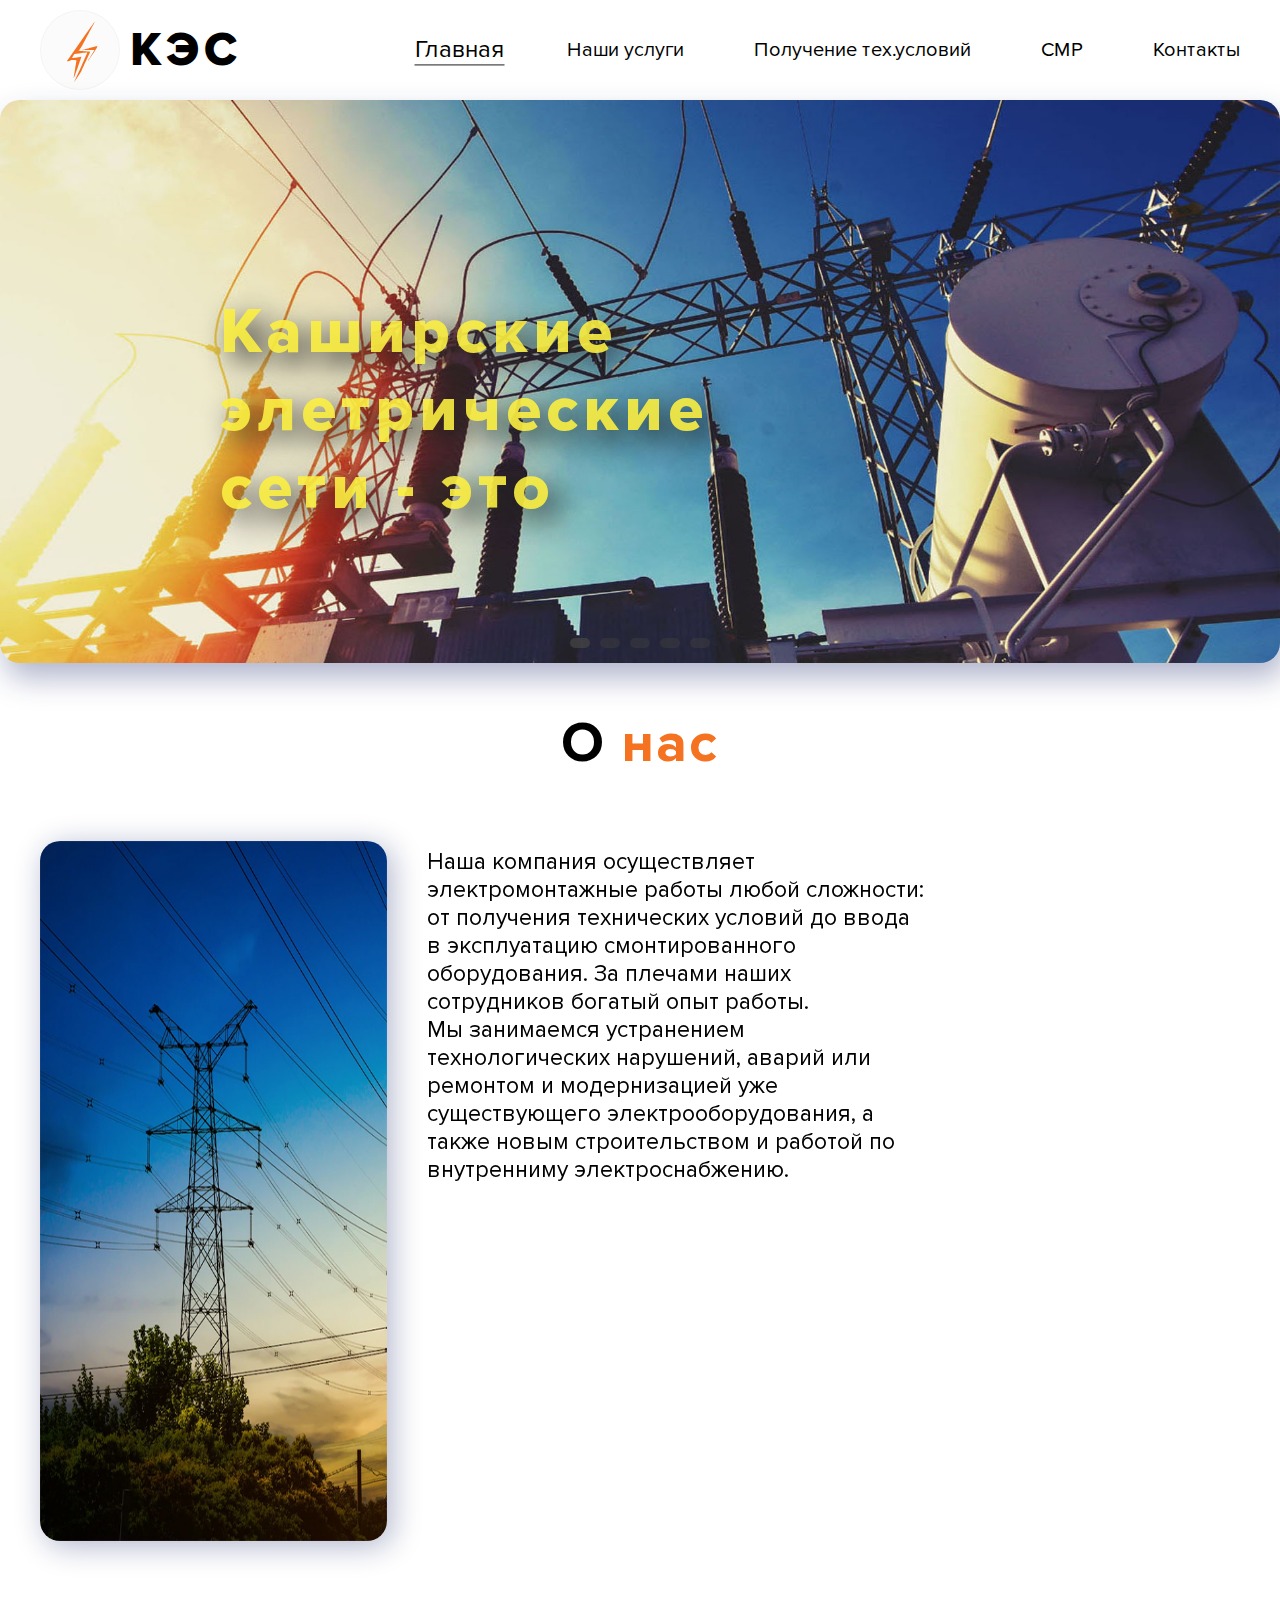
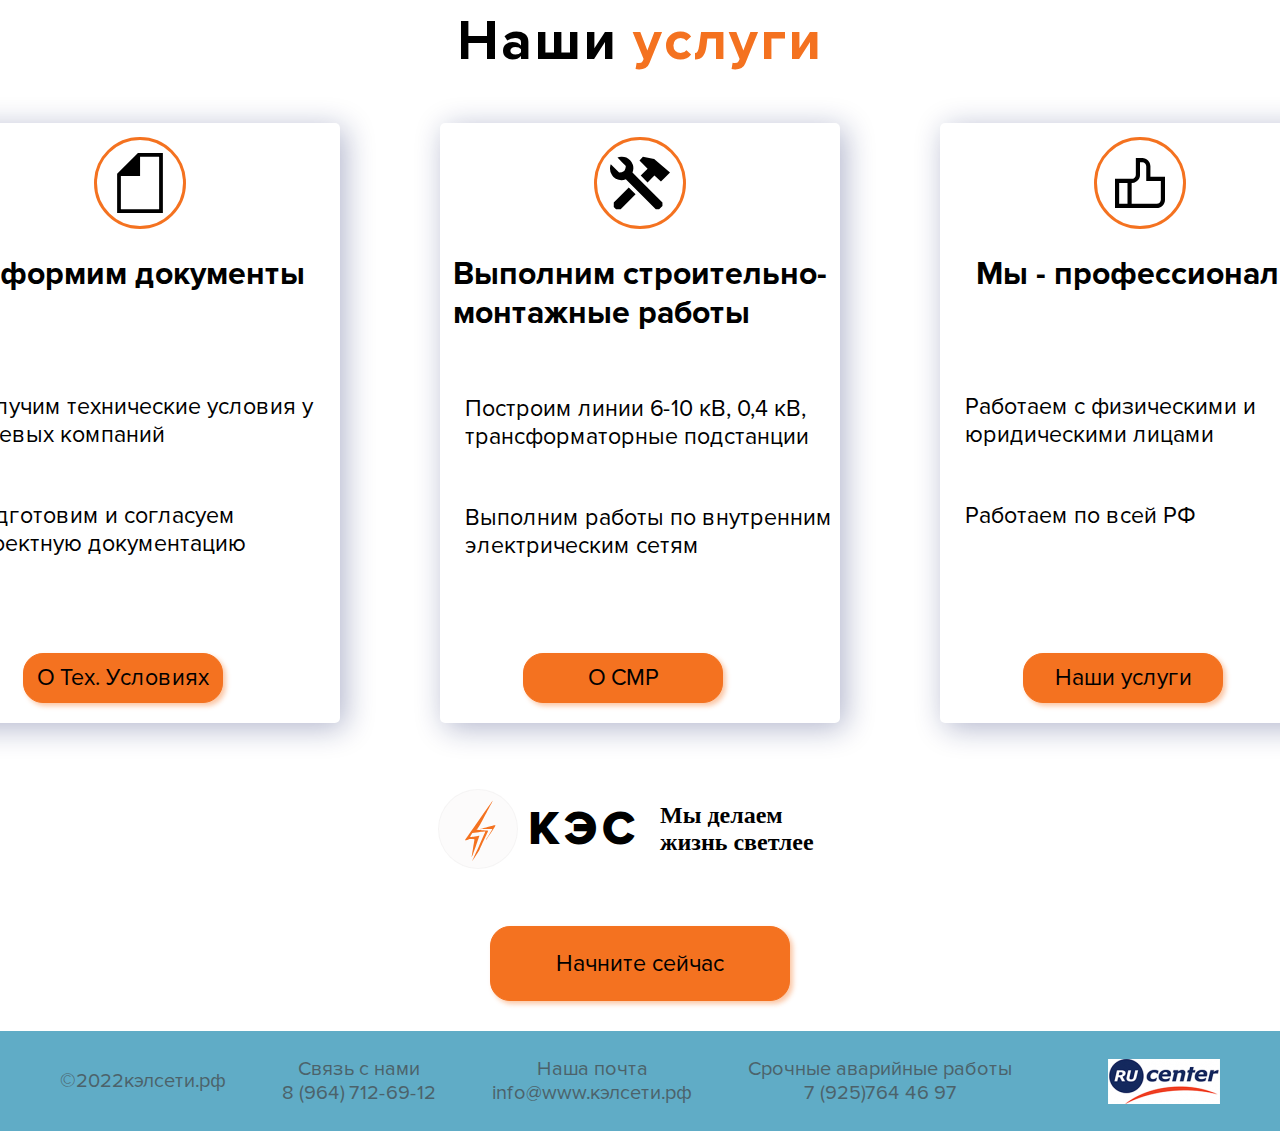
==== main.html @ 3be7788e "закончил главную и наши услуги, присутпил к тех.условиям" ====
<!DOCTYPE html>
<html lang="ru">
<head>
    <!-- normalize.css -->
    <link rel="stylesheet" href="/css/normalize.css">
    <!-- style.css -->
    <link rel="stylesheet" href="/css/style.css">
    <!-- slick.css -->
    <link rel="stylesheet" href="/slick/slick.css">
    <!-- slick-theme.css -->
    <link rel="stylesheet" href="/slick/slick-theme.css">
    <meta charset="UTF-8">
    <meta http-equiv="X-UA-Compatible" content="IE=edge">
    <meta name="viewport" content="width=device-width, initial-scale=1.0">
    <title>КЭС-Главная</title>
</head>
<body>
    <header class="header">
        <div class="container">    
            <div class="header__row">                
                    <a href="/main.html" class="logo">
                        <svg version="1.0" xmlns="http://www.w3.org/2000/svg"
                            width="80px" height="80px" viewBox="0 0 161.000000 164.000000">
                            <g transform="translate(0.000000,164.000000) scale(0.100000,-0.100000)"
                                fill="currentColor" stroke="none">
                                <path d="M822 1005 c-161 -228 -292 -417 -292 -420 0 -9 63 5 74 16 16 15 126
                                11 126 -4 0 -7 -14 -91 -30 -186 -17 -95 -29 -178 -28 -183 2 -4 40 94 84 219
                                44 126 80 229 80 229 -1 1 -45 -6 -98 -16 -109 -19 -114 -17 -75 41 l23 34
                                134 17 c74 10 136 15 139 13 2 -3 -59 -140 -135 -306 -76 -166 -141 -307 -142
                                -313 -2 -6 33 44 77 112 45 68 81 127 81 131 0 5 41 94 90 199 50 105 90 194
                                90 197 0 3 -30 6 -67 6 -73 1 -211 15 -177 17 16 2 45 47 134 215 62 116 135
                                254 162 305 28 50 48 92 45 92 -2 0 -135 -187 -295 -415z"/>
                                <path d="M1005 860 c-77 -22 -147 -41 -155 -43 -8 -2 48 -1 124 1 117 4 138 3
                                130 -9 -4 -8 -33 -54 -64 -104 -70 -113 -76 -123 -63 -110 10 10 127 183 177
                                263 33 52 36 52 -149 2z"/>
                            </g>
                        </svg>       
                        <span class="logo__link">КЭС</span>  
                                      
                    </a>                                   
                <nav class="header__menu">                
                    <ul class="menu__items">
                        <li class="menu__item">
                            <a href="/main.html" class="menu__link subtitle active-page">Главная</a>
                        </li>                       
                        <li class="menu__item">
                            <a href="/our-services.html" class="menu__link subtitle hover-link">Наши услуги</a>
                        </li>
                        <li class="menu__item">
                            <a href="/technical-conditions.html" class="menu__link subtitle hover-link ">Получение тех.условий</a>
                        </li>
                        <li class="menu__item">
                            <a href="/CIW.html" class="menu__link subtitle hover-link">СМР</a>
                        </li>
                        <li class="menu__item">
                            <a href="/contacts.html" class="menu__link subtitle hover-link">Контакты</a>
                        </li>
                    </ul>
                </nav>
                <!-- /header__menu -->
            </div>          
        </div>  
         <!-- /container -->
    </header>
    <!-- /header -->
    <main class="main">
        <section class="main-slider">
            <div class="container">
                <div class="slider">                    
                        <div class="slide">
                            <img src="/assets/img/main/Slider/Slider1.jpg" alt="">
                            <h1 class="slider__h1 h1">Каширские <br> элетрические <br> сети - это</h1>
                        </div> 
                        <div class="slide">
                            <img src="/assets/img/main/Slider/Slider2.jpg" alt="">
                            <h2 class="slider__link h2">Индивидуальный подход <br> к клиентам</h2>
                        </div>
                        <div class="slide">
                            <img src="/assets/img/main/Slider/Slider1.jpg" alt="">
                            <h2 class="slider__link h2">Ответственные и <br> квалифицированные сотрудники</h2>
                        </div>
                        <div class="slide">
                            <img src="/assets/img/main/Slider/Slider2.jpg" alt="">
                            <h2 class="slider__link h2">Качественная работа</h2>
                        </div>
                        <div class="slide">                            
                            <img src="/assets/img/main/Slider/Slider1.jpg" alt="">
                            <h2 class="slider__link h2">Оптимальные цены</h2>
                        </div>                            
                </div>
                <!-- /slider -->
            </div>
            <!-- /container -->
        </section>    
        <!-- /mani-slider -->
        <section class="about-us">
            <div class="container">
                <h2 class="about-us__head h2">
                    О <span class="service__link">нас</span>
                </h2>
                <div class="about-us__flex">
                    <div class="about-us__grid">
                        <figure class="about-us__img"><img src="/assets/img/main/About-us/WaltegTower.jpg" alt=""></figure>
                        <div class="about-us__txt">
                            <p class="about-us__link body1">Наша компания осуществляет электромонтажные работы любой сложности: от получения технических условий до ввода в эксплуатацию смонтированного оборудования. За плечами наших сотрудников богатый опыт работы. <br> Мы занимаемся устранением технологических нарушений, аварий или ремонтом и модернизацией уже существующего электрооборудования, а также новым строительством и работой по внутренниму электроснабжению.</p>
                        </div>                        
                    </div>
                    <!-- /about-us__grid -->
                </div>
                <!-- /about-us__flex -->
            </div>
            <!-- /container -->
        </section>
        <!-- /about-us -->
        <section class="what-we-do">
            <div class="container">
                <h2 class="our-services h2">Наши <span class="service__link">услуги</span> </h2>
                <div class="what-we-do__flex">
                    <div class="what-we-do__grid">
                        <article class="do-list-left">  
                            <div class="do-list__icon">
                                <svg 
                                width="60"
                                height="60"
                                viewBox="0 0 400 400.00001"
                                id="svg2"
                                version="1.1">                                
                               <g
                                  fill="currentColor"                                  
                                  id="layer1"
                                  transform="translate(0,-652.36216)">
                                 <path                                    
                                    d="m 47.500002,791.12976 0,261.23244 3.9941,0 21.005897,0 280.000001,0 0,-25 0,-375.00004 -166.0821,0 z m 152.917898,-113.7676 127.0821,0 0,350.00004 -255.000001,0 0,-222.23244 127.917901,0 z"
                                    id="documents">                                                                
                                 </path>
                               </g>
                             </svg>
                            </div>                         
                            <h3 class="do-list__head h3">Оформим документы</h3>
                            <p class="do-list__link body1">Получим технические условия у сетевых компаний</p>                        
                            <p class="do-list__link body1">Подготовим и согласуем проектную документацию</p>   
                            <a href="/technical-conditions.html" class="do-list__btn button body1">
                                О Тех. Условиях  
                            </a>                     
                        </article>
                        <article class="do-list-center">    
                            <div class="do-list__icon">                                
                            <svg fill="currentColor" height="800px" width="800px" id="Layer_1" data-name="Layer 1"
                                xmlns="http://www.w3.org/2000/svg" viewBox="0 0 16 16">
                                <path class="cls-1" d="M12.28592,11.7143,6.49472,5.92372a2.50375,2.50375,0,0,0,.16958-.7544,2.14905,2.14905,0,0,0-.09474-.81438,2.11972,2.11972,0,0,0-.54871-.90431,2.32771,2.32771,0,0,0-1.76079-.68447H4.21515a2.104,2.104,0,0,0-.71829.15488L4.59925,4.02518l.31921.31976.24445.24481a1.864,1.864,0,0,1-.21948.85435,1.04314,1.04314,0,0,1-.11475.14488,1.64822,1.64822,0,0,1-1.00259.33474L2.609,4.70468,2.16005,4.255a2.07386,2.07386,0,0,0-.13469.54457l-.015.10493a2.33671,2.33671,0,0,0,.38407,1.51882,2.50928,2.50928,0,0,0,.29431.35975A2.20549,2.20549,0,0,0,4.265,7.43257a2.45325,2.45325,0,0,0,.89789-.17485L9.95648,12.054l1.20212,1.19909H11.827l.66343-.6645v-.6695Zm-6.53561-2.806,1.3662,1.3662L4.12892,13.2621H3.20558l-.45037-.45038V11.8959ZM14,5.90569,12.19094,7.71475,10.89232,6.49869,9.5111,7.87992,8.1449,6.51372,9.51861,5.13249,7.89717,3.5111l.68312-.7732,2.252.45042Z"/>
                            </svg>
                            </div>                        
                            <h3 class="do-list__head h3">Выполним строительно- <br> монтажные работы</h3>
                            <p class="do-list__link body1">Построим линии 6-10 кВ, 0,4 кВ, трансформаторные подстанции</p>  
                            <p class="do-list__link body1">Выполним работы по внутренним электрическим сетям</p>  
                            <a href="/CIW.html" class="do-list__btn button body1">
                                О СМР
                            </a>  
                        </article>
                        <article class="do-list-right">     
                            <div class="do-list__icon">
                                <svg fill="currentColor" height="60px" width="50px" version="1.1" id="XMLID_242_" xmlns="http://www.w3.org/2000/svg" xmlns:xlink="http://www.w3.org/1999/xlink" 
	                                viewBox="0 0 24 24" xml:space="preserve">
                                    <g id="like">
                                    	<g>
                                    		<path d="M20,24H0V10h8c1.1,0,2-0.8,2-1.9V0h3.1C15.3,0,17,1.8,17,4v5h7v11C24,22.2,22.2,24,20,24z M8,22h12c1.1,0,2-0.9,2-2v-9h-7
                                    			V4c0-1.1-0.8-2-1.9-2H12v6.1c0,2.2-1.8,3.9-4,3.9V22z M2,22h4V12H2V22z"/>
                                    	</g>
                                    </g>
                                </svg>
                            </div>                      
                            <h3 class="do-list__head h3">Мы - профессионалы</h3>
                            <p class="do-list__link body1">Работаем с физическими и юридическими лицами</p>  
                            <p class="do-list__link body1">Работаем по всей РФ</p>  
                            <a href="/our-services.html" class="do-list__btn button body1">
                                Наши услуги
                            </a>  
                        </article>
                    </div>  
                      <!-- /what-we-do__grid -->
                </div>   
                <!-- /what-we-do__flex -->
            </div>    
               <!-- /container  -->
        </section> 
        <!-- /what-we-do -->
        <section class="we-bring-light">
            <div class="container">
                <div class="we-bring-light__flex">
                    <div class="we-bring-light__grid">
                        <div class="logo">
                            <svg version="1.0" xmlns="http://www.w3.org/2000/svg"
                                width="80px" height="80px" viewBox="0 0 161.000000 164.000000">
                                <g transform="translate(0.000000,164.000000) scale(0.100000,-0.100000)"
                                    fill="currentColor" stroke="none">
                                    <path d="M822 1005 c-161 -228 -292 -417 -292 -420 0 -9 63 5 74 16 16 15 126
                                    11 126 -4 0 -7 -14 -91 -30 -186 -17 -95 -29 -178 -28 -183 2 -4 40 94 84 219
                                    44 126 80 229 80 229 -1 1 -45 -6 -98 -16 -109 -19 -114 -17 -75 41 l23 34
                                    134 17 c74 10 136 15 139 13 2 -3 -59 -140 -135 -306 -76 -166 -141 -307 -142
                                    -313 -2 -6 33 44 77 112 45 68 81 127 81 131 0 5 41 94 90 199 50 105 90 194
                                    90 197 0 3 -30 6 -67 6 -73 1 -211 15 -177 17 16 2 45 47 134 215 62 116 135
                                    254 162 305 28 50 48 92 45 92 -2 0 -135 -187 -295 -415z"/>
                                    <path d="M1005 860 c-77 -22 -147 -41 -155 -43 -8 -2 48 -1 124 1 117 4 138 3
                                    130 -9 -4 -8 -33 -54 -64 -104 -70 -113 -76 -123 -63 -110 10 10 127 183 177
                                    263 33 52 36 52 -149 2z"/>
                                </g>
                            </svg>       
                            <span class="logo__link">КЭС</span>  
                        </div>
                        <div class="slogan">
                            <h2 class="body">Мы делаем <br> жизнь светлее</h2>
                        </div>
                    </div>    
                      <!-- /we-bring-light__grid  -->
                </div> 
                <!-- /we-bring-light__flex -->
                <div class="start-now">
                    <a href="#" class="start-now__btn button body1">Начните сейчас</a>  
                </div>                             
            </div>
            <!-- /container -->
        </section>   
        <!-- /we-bring-light -->        
    </main>
    <!-- /main -->
    <footer class="footer">
        <div class="container">
            <div class="footer__row">
                <p class="watermark body2">©2022кэлсети.рф</p>
                <div class="connect-with-us">
                    <p class="body2 connect-with-us__link">Связь с нами</p>
                    <a href="tel:+89647126912" class="phone-number body2">8 (964) 712-69-12</a>                    
                </div> 
                <div class="our-email">
                    <p class="body2 connect-with-us__link">Наша почта</p>
                    <a href="mailto:doc@himdivan.ru" class="e-mail body2">info@www.кэлсети.рф</a>
                </div>        
                <div class="alarm-nubmer">
                    <p class="body2 connect-with-us__link">Срочные аварийные работы</p>
                    <a href="tel:+79257644697" class="phone-number body2">7 (925)764 46 97 </a>
                </div>      
                <figure class="footer__logo">
                    <img src="/assets/img/footer/Watermark.png" alt="">
                </figure>                
            </div>
            <!-- footer__row -->
        </div>
        <!-- /container -->
    </footer>
    <!-- /footer -->
    <script src="/js/JQuery.js"></script>
    <script src="/slick/slick.min.js"></script>
    <script src="/js/main.js"></script>
</body>
</html>
---- css/style.css ----
@font-face {
    font-family: 'Proxima Nova Regular';
    src: url('../assets/fonts/ProximaNova-Regular.woff2') format('woff2'),
        url('../assets/fonts/ProximaNova-Regular.woff') format('woff');
    font-weight: normal;
    font-style: normal;
    font-display: swap;
}

@font-face {
    font-family: 'Proxima Nova Bold';
    src: url('../assets/fonts/ProximaNova-Bold.woff2') format('woff2'),
        url('../assets/fonts/ProximaNova-Bold.woff') format('woff');
    font-weight: bold;
    font-style: normal;
    font-display: swap;
}

@font-face {
    font-family: 'Proxima Nova Extrabld';
    src: url('../assets/fonts/ProximaNova-Extrabld.woff2') format('woff2'),
        url('../assets/fonts/ProximaNova-Extrabld.woff') format('woff');
    font-weight: bold;
    font-style: normal;
    font-display: swap;
}

@font-face {
    font-family: 'Proxima Nova Black';
    src: url('../assets/fonts/ProximaNova-Black.woff2') format('woff2'),
        url('../assets/fonts/ProximaNova-Black.woff') format('woff');
    font-weight: 900;
    font-style: normal;
    font-display: swap;
}

:root {
    --ui-color:#F47220;
    --text-color1: #fcef42e5;
    --text-color2:#444444;
    --footer-background: #228cafb7;
}

*,
*::before,
*::after {
  box-sizing: border-box;  
}

html {
    font-size: 1rem;
}

body {
    margin: 0 0;
    background: white ;
}

a {
    text-decoration: none;
}

img {
    max-width: 100%;
    height: auto;
}

svg {
    max-width: 100%;
    height: auto;
  }

.h1 {
    font-family: 'Proxima Nova Extrabld';
    font-weight: 600;
    font-style: normal;
    font-size: 4rem;
    letter-spacing: 5px;
}

.h2 {
    font-family: 'Proxima Nova Bold';
    font-weight: 500;
    font-style: normal;
    font-size: 3.5rem;
    letter-spacing: 2px;
}

.h3 {
    font-family: 'Proxima Nova Bold';
    font-weight: 400;
    font-style: normal;
    font-size: 2rem;
}

.subtitle {
    font-family: 'Proxima Nova Regular';
    font-weight: 400;
    font-style: normal;
    font-size: 1.25rem;
}

.body1 {
    font-family: 'Proxima Nova Regular';
    font-weight: 400;
    font-style: normal;
    font-size: 1.45rem;
}

.body2 {
    font-family: 'Proxima Nova Regular';
    font-weight: 400;
    font-style: normal;
    font-size: 1.25rem;
}

.button {   
    cursor: pointer;
    border-radius: 20px;
    border: 1px solid var(--ui-color);
    box-shadow: 3px 3px 5px rgba(244, 114, 32, 0.4);
    background-color: var(--ui-color);
    transition: background-color ease-in-out .5s;
}

.button:hover {
    background-color:transparent;
}

.button:active {
    box-shadow: none;
    text-shadow: 3px 3px 5px var(--text-color2);
    background-color: transparent;
    transition: 0s;
}

.active-page {
    border-bottom: 1px solid var(--text-color2);
    transform: scale(1.2);
}

.hover-link {
    transition: ease-in-out .25s;
}

.hover-link:hover {
    transform: scale(1.1);
    color: var(--ui-color);
}

.container {
    position: relative;
    max-width: 1520px;
    width: 100%;
    margin: 0 auto;
    padding: 0 0;
}

.header__row {
    display: flex;
    align-items: center;
    justify-content: space-between;
    height: 100px;
    margin: 0 40px;
}

.header__logo {
    display: flex;
}

.logo {
    display: flex;
    align-items: center;
    max-width: 255px;
}

.logo svg {    
    color: var(--ui-color) ;
    border: 1px solid #4444440a;
    border-radius: 50%;
    background:#f3f0f03f ;
    margin-right: 10px;

}

.logo__link {
    font-family: 'Proxima Nova Extrabld';
    font-weight: 600;
    font-style: normal;
    font-size: 3rem;
    letter-spacing: 5px;
    color: black;
}

.header__menu {
    display: flex;
    justify-content: center;
    align-items: center;          
}

.menu__items {
    list-style-type: none;
    display: flex;      
}

.menu__item {
    display: flex;
    margin-right: 70px;
}

.menu__item:last-child {
    margin-right: 0;
}

.menu__link {
    color: #000000;   
   
}

.slider {  
    max-width: 1520px;
    width: 100%;         
    filter: drop-shadow(5px 15px 15px rgba(11, 24, 97, 0.32));
}

.slider .slick-dots {
    display: flex;
    justify-content: center;
    align-items: center;
}

.slider .slick-dots li{
    list-style: none;
}

.slider .slick-dots button::before {   
    font-family:''; 
    font-size: 0;
    width: 20px;
    height: 10px;
    opacity: .4;
    background: #444;
    border-radius: 10px;
    transform: translateY(-300%);
}

.slider .slick-dots button::before .slick-active {
    opacity: .8;
}

.slide {
    position: relative;        
}

.slide img {    
    border-radius: 20px;    
}

.slide h1 {
    position: absolute;
    top: 0;
}

.slider__h1,
.slider__link {         
    padding-left: 220px;
    padding-top: 150px;
    opacity: ;
    color: var(--text-color1);
    text-shadow: 10px 10px 30px rgb(32, 31, 31);
}

.slider h2 {
    position: absolute;
    top: 0;
}

.about-us__head {
    display: flex;
    justify-content: center;
    align-items: center;
}

.about-us__flex {
    display: flex;
    justify-content: flex-end;
}

.about-us__grid {
    display: grid;
    grid-template-columns: 1fr 2fr;
}

.about-us__img img {
    border-radius: 20px ;
    box-shadow:5px 5px 30px rgba(11, 24, 97, 0.32);
    height: 700px;
    width: 500px;
}

.about-us__txt {
    display: flex;
    justify-content: flex-start;
}

.about-us__link {       
    max-width: 500px;   
}

.our-services {
    display: flex;
    justify-content: center;
}

.service__link {
    color: var(--ui-color) ;
    margin-left: 15px;
}

.what-we-do__flex {
    display: flex;
    justify-content: center;    
}

.what-we-do__grid {
    display: grid;
    grid-template-columns: repeat(3, 1fr);
    gap: 100px;
}

.do-list-left,
.do-list-center,
.do-list-right {
    display: flex;    
    flex-direction: column;
    width: 400px; 
    height: 600px;
    margin: 0;    
    border-radius: 5px;    
    box-shadow:5px 5px 30px rgba(11, 24, 97, 0.32);
}

.do-list-left {
    border-top-left-radius: 20px ;
    
}

.do-list-right {
    border-top-right-radius: 20px;
    
}

.do-list__icon {        
    display: flex;
    justify-content: center;
    align-items: center;        
    width: 80px;
    height: 80px;
    margin-top: 20px;
    outline: 3px solid var(--ui-color);
    outline-offset: 3px;
    border-radius: 50%;
    background-color: white;
    transform: translateX(200%);
}

.do-list__head {
    display: flex;
    justify-content: center;    
    align-items: center;
}

.do-list-left .do-list__head,
.do-list-right .do-list__head {
    margin-bottom: 69px;
}

.do-list__link {    
    margin-left: 25px;
    margin-top: 30px;
}

.do-list__btn {
    position: absolute;
    display: flex;
    justify-content: center;
    align-items: center;
    max-width: 200px;
    width: 100%;
    height: 50px;    
    bottom: 20px;
    margin-left: 6.5%;
    color: #000000;
}

.we-bring-light__flex {
    display: flex;
    justify-content: center;
    align-items: center;
    margin-top: 60px;
}

.we-bring-light__grid {
    display: grid;
    grid-template-columns: repeat(2, 1fr);       
}

.slogan {
    margin-left: 20px;
}

.start-now {
    display: flex;
    justify-content: center;
    align-items: center;
    margin-top: 50px;
}

.start-now__btn {
    display: flex;
    justify-content: center;
    align-items: center;
    max-width: 300px;
    width: 100%;
    height: 75px;  
    color: black;
}

.footer {
    background: var(--footer-background);
}

.footer__row {
    display: flex;
    justify-content: space-between;
    height: 100px;
    margin: 0 20px 0 60px;
    margin-top: 30px;
}

.watermark {
    display: flex;
    justify-content: center;
    align-items: center;
    opacity: .7;
    color: var(--text-color2);
    margin: 0;
}

.connect-with-us {
    display: flex;
    justify-content: center;
    align-items: center;
    flex-direction: column;
}

.connect-with-us__link {
    display: flex;
    justify-content: center;
    margin-bottom: 0;
    color: var(--text-color2);
    opacity: .7;
    margin: 0;
}

.phone-number {
    display: flex;
    justify-content: center;
    align-items: center;
    color: var(--text-color2);
    opacity: .7;
    transition: all ease-in-out .25s;
}

.phone-number:hover {
    color: black;
    transform: scale(1.05);
}

.alarm-nubmer {
    display: flex;
    flex-direction: column;
    justify-content: center;
    align-items: center;        
}

.our-email {
    display: flex;
    justify-content: center;
    align-items: center;
    flex-direction: column;
}

.e-mail {
    display: flex;
    justify-content: center;
    align-items: center;
    color: var(--text-color2);
    opacity: .7;
    transition: all ease-in-out .25s;
}

.e-mail:hover {
    color: black;
    transform: scale(1.05);
}

.footer__logo {
    display: flex;
    justify-content: center;
    align-items: center;
}

/* /main page */

.our-services__flex {
    display: flex;
    justify-content: center;
    align-items: center;
    margin-top: 30px;
}

.our-services__grid {
    display: grid;
    grid-template-columns: repeat(2,1fr);
    grid-template-rows: repeat(2,1fr);
    gap: 60px;
}

.our-services__card {
    display: flex;    
    flex-direction: column;
    width: 520px; 
    height: 500px;
    margin: 0;    
    border-radius: 10px;    
    box-shadow:5px 5px 30px rgba(11, 24, 97, 0.32);
}

.about-us__icon {
    display: flex;
    justify-content: center;
    align-items: center;
    width: 80px;
    height: 80px;
    margin-top: 20px;
    outline: 3px solid var(--ui-color);
    outline-offset: 3px;
    border-radius: 50%;
    background-color: white;
    transform: translateX(265%);
}

.our-services__link {
    margin-left: 15px;
    margin-top: 15px;
    margin-bottom: 0;
}

.our-services h1 {
    margin-bottom: 0;
}

/* /our-services */
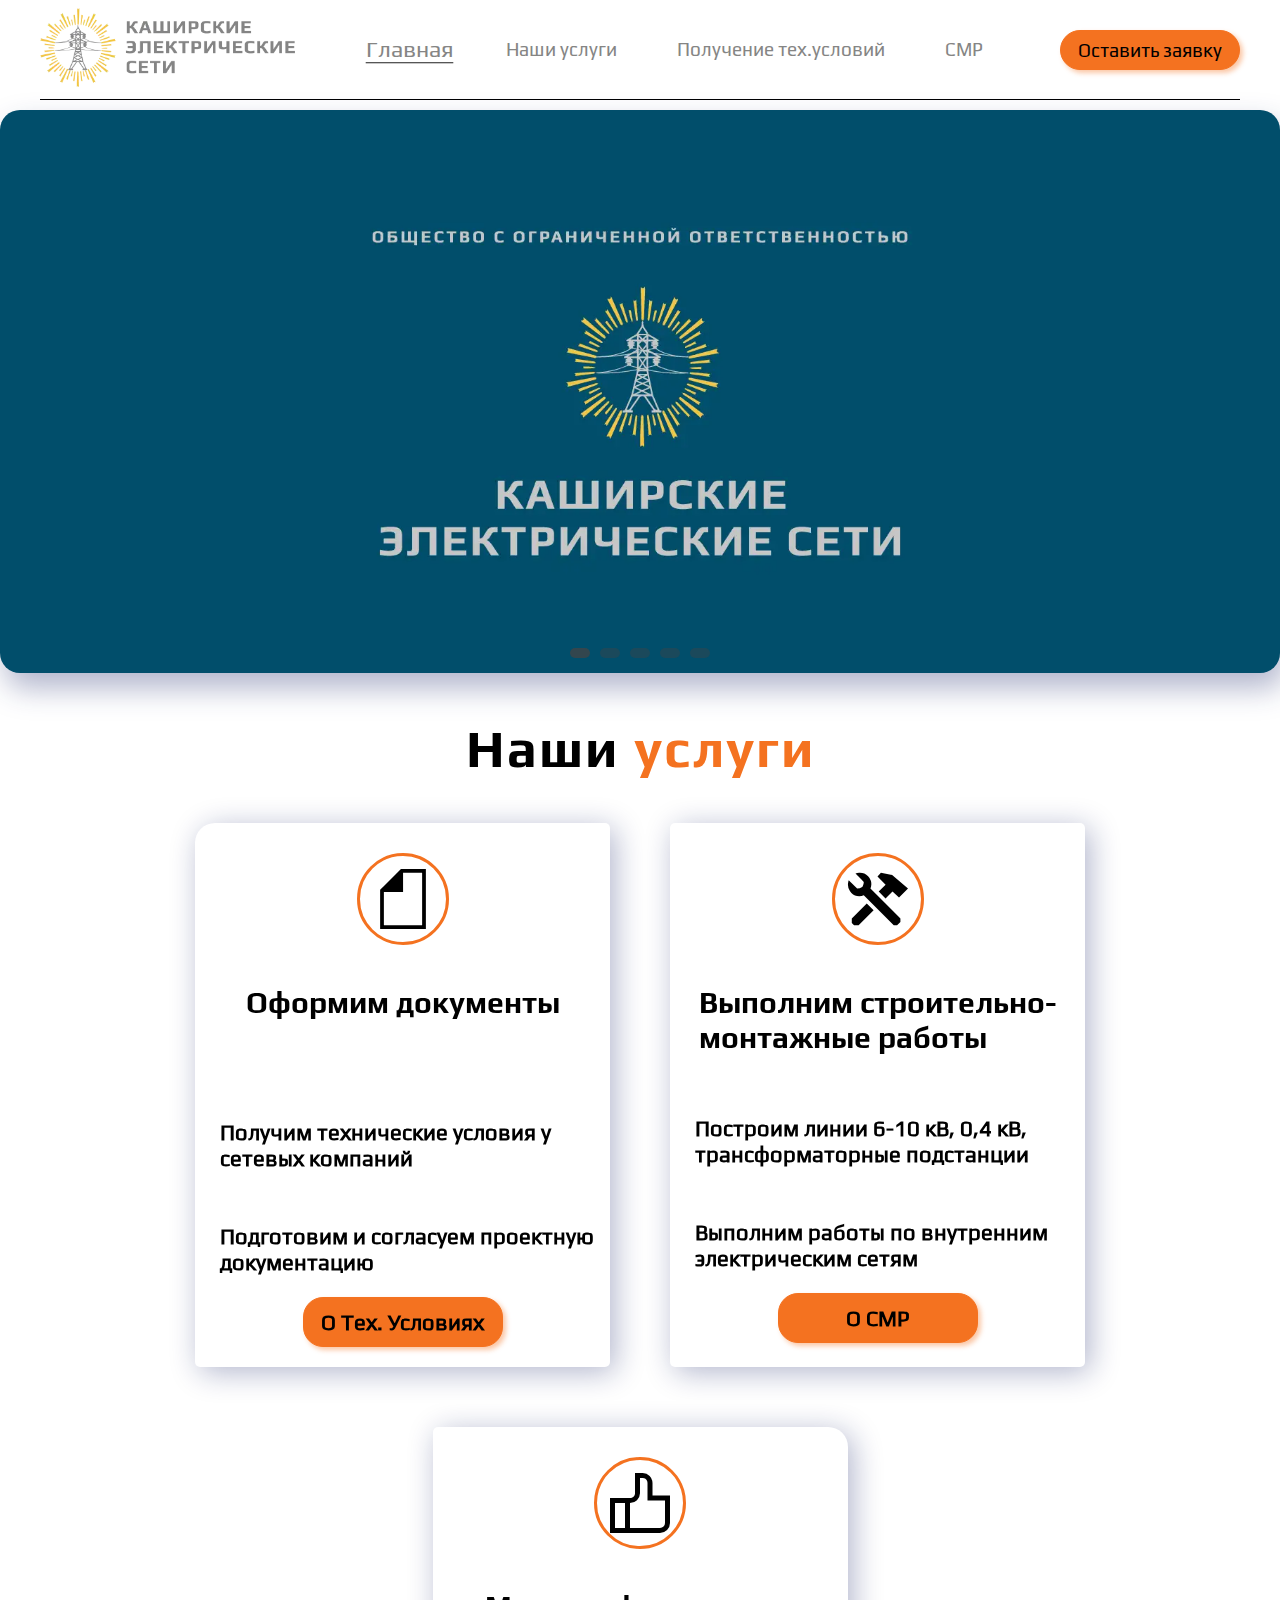
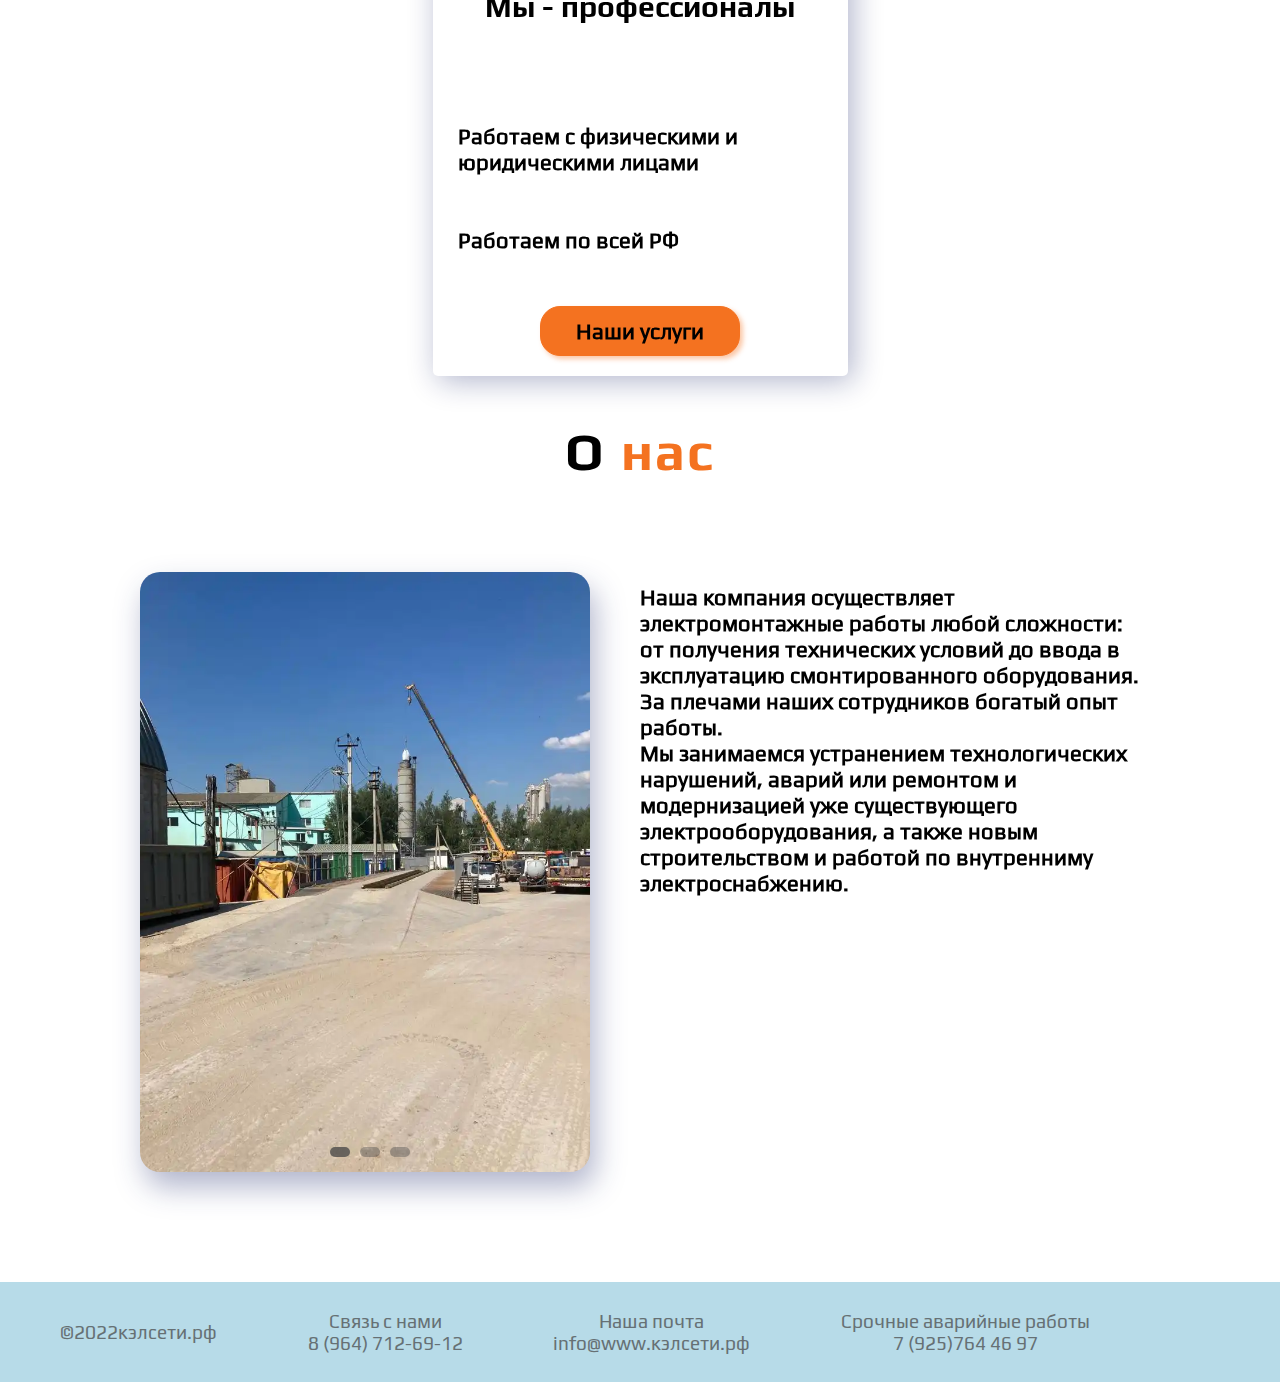
==== commit b582d6f4: "Осталось добавить фото к слайдеру" ====
--- a/main.html
+++ b/main.html
@@ -19,25 +19,30 @@
         <div class="container">    
             <div class="header__row">                
                     <a href="/main.html" class="logo">
-                        <svg version="1.0" xmlns="http://www.w3.org/2000/svg"
-                            width="80px" height="80px" viewBox="0 0 161.000000 164.000000">
-                            <g transform="translate(0.000000,164.000000) scale(0.100000,-0.100000)"
-                                fill="currentColor" stroke="none">
-                                <path d="M822 1005 c-161 -228 -292 -417 -292 -420 0 -9 63 5 74 16 16 15 126
-                                11 126 -4 0 -7 -14 -91 -30 -186 -17 -95 -29 -178 -28 -183 2 -4 40 94 84 219
-                                44 126 80 229 80 229 -1 1 -45 -6 -98 -16 -109 -19 -114 -17 -75 41 l23 34
-                                134 17 c74 10 136 15 139 13 2 -3 -59 -140 -135 -306 -76 -166 -141 -307 -142
-                                -313 -2 -6 33 44 77 112 45 68 81 127 81 131 0 5 41 94 90 199 50 105 90 194
-                                90 197 0 3 -30 6 -67 6 -73 1 -211 15 -177 17 16 2 45 47 134 215 62 116 135
-                                254 162 305 28 50 48 92 45 92 -2 0 -135 -187 -295 -415z"/>
-                                <path d="M1005 860 c-77 -22 -147 -41 -155 -43 -8 -2 48 -1 124 1 117 4 138 3
-                                130 -9 -4 -8 -33 -54 -64 -104 -70 -113 -76 -123 -63 -110 10 10 127 183 177
-                                263 33 52 36 52 -149 2z"/>
-                            </g>
-                        </svg>       
-                        <span class="logo__link">КЭС</span>  
-                                      
-                    </a>                                   
+                        <picture>
+                            <source srcset="/assets/img/header/Logo.webp">
+                            <img src="/assets/img/header/Logo.webp" alt="">
+                        </picture>                                                             
+                    </a>                      
+                    <a href="/main.html" class="logo-mobile">
+                        <picture>
+                            <source srcset="/assets/img/header/Краткая для светлого фона.webp">
+                            <img src="/assets/img/header/Краткая для светлого фона.webp" alt="">
+                        </picture>                                                             
+                    </a>                      
+                    <a href="#" class="mobile-menu" id="menu-request">
+                        <svg width="28" height="22" viewBox="0 0 18 12" fill="none" xmlns="http://www.w3.org/2000/svg">
+                          <path
+                            d="M1.20857 7L16.7914 7C17.4589 7 18 6.57915 18 6.06L18 5.94C18 5.42085 17.4589 5 16.7914 5L1.20857 5C0.541098 5 1.38053e-07 5.42085 9.26681e-08 5.94L8.21773e-08 6.06C3.6792e-08 6.57915 0.541098 7 1.20857 7Z"
+                            fill="#000000" />
+                          <path
+                            d="M0.940001 2L17.06 2C17.5791 2 18 1.57915 18 1.06L18 0.940001C18 0.420853 17.5791 -3.67921e-08 17.06 -8.21774e-08L0.940001 -1.49143e-06C0.420853 -1.53682e-06 1.38053e-07 0.420851 9.26681e-08 0.939999L8.21775e-08 1.06C3.67921e-08 1.57915 0.420853 2 0.940001 2Z"
+                            fill="#000000" />
+                          <path
+                            d="M0.940001 12L17.06 12C17.5791 12 18 11.5791 18 11.06L18 10.94C18 10.4209 17.5791 10 17.06 10L0.940001 10C0.420853 10 1.38053e-07 10.4209 9.26681e-08 10.94L8.21774e-08 11.06C3.67921e-08 11.5791 0.420853 12 0.940001 12Z"
+                            fill="#000000" />
+                        </svg>
+                      </a>                                
                 <nav class="header__menu">                
                     <ul class="menu__items">
                         <li class="menu__item">
@@ -51,14 +56,28 @@
                         </li>
                         <li class="menu__item">
                             <a href="/CIW.html" class="menu__link subtitle hover-link">СМР</a>
-                        </li>
-                        <li class="menu__item">
-                            <a href="/contacts.html" class="menu__link subtitle hover-link">Контакты</a>
-                        </li>
-                    </ul>
+                        </li>                        
+                    </ul>                    
                 </nav>
+                <a href="#" class="header__btn button subtitle" id="call-request">Оставить заявку</a> 
                 <!-- /header__menu -->
-            </div>          
+            </div>      
+            <nav class="header__menu-adaptive">
+                <ul class="menu__items">
+                  <li class="menu__item">
+                    <a href="/main.html" class="menu__link subtitle active-page">Главная</a>
+                  </li>
+                  <li class="menu__item">
+                    <a href="/our-services.html" class="menu__link subtitle hover-link ">Наши услуги</a>
+                  </li>
+                  <li class="menu__item">
+                    <a href="/technical-conditions.html" class="menu__link subtitle hover-link ">Получение тех.условий</a>
+                  </li>
+                  <li class="menu__item">
+                    <a href="/CIW.html" class="menu__link subtitle hover-link">СМР</a>
+                  </li>
+                </ul>
+              </nav>    
         </div>  
          <!-- /container -->
     </header>
@@ -66,25 +85,39 @@
     <main class="main">
         <section class="main-slider">
             <div class="container">
-                <div class="slider">                    
+                <div class="slider">   
                         <div class="slide">
-                            <img src="/assets/img/main/Slider/Slider1.jpg" alt="">
-                            <h1 class="slider__h1 h1">Каширские <br> элетрические <br> сети - это</h1>
-                        </div> 
+                            <picture>
+                                <source srcset="/assets/img/main/Slider/Slide-title.webp">
+                                <img src="/assets/img/main/Slider/Slide-title.webp" alt="">
+                            </picture>
+                        </div>                              
                         <div class="slide">
-                            <img src="/assets/img/main/Slider/Slider2.jpg" alt="">
+                            <picture>
+                                <source srcset="/assets/img/main/Slider/Slider2.webp">
+                                <img src="/assets/img/main/Slider/Slider2.webp" alt="">
+                            </picture>
                             <h2 class="slider__link h2">Индивидуальный подход <br> к клиентам</h2>
                         </div>
                         <div class="slide">
-                            <img src="/assets/img/main/Slider/Slider1.jpg" alt="">
+                            <picture>
+                                <source srcset="/assets/img/main/Slider/Slider1.webp">
+                                <img src="/assets/img/main/Slider/Slider1.webp" alt="">
+                            </picture>
                             <h2 class="slider__link h2">Ответственные и <br> квалифицированные сотрудники</h2>
                         </div>
                         <div class="slide">
-                            <img src="/assets/img/main/Slider/Slider2.jpg" alt="">
+                            <picture>
+                                <source srcset="/assets/img/main/Slider/Slider2.webp">
+                                <img src="/assets/img/main/Slider/Slider2.webp" alt="">
+                            </picture>
                             <h2 class="slider__link h2">Качественная работа</h2>
                         </div>
                         <div class="slide">                            
-                            <img src="/assets/img/main/Slider/Slider1.jpg" alt="">
+                            <picture>
+                                <source srcset="/assets/img/main/Slider/Slider1.webp">
+                                <img src="/assets/img/main/Slider/Slider1.webp" alt="">
+                            </picture>
                             <h2 class="slider__link h2">Оптимальные цены</h2>
                         </div>                            
                 </div>
@@ -92,89 +125,71 @@
             </div>
             <!-- /container -->
         </section>    
-        <!-- /mani-slider -->
-        <section class="about-us">
-            <div class="container">
-                <h2 class="about-us__head h2">
-                    О <span class="service__link">нас</span>
-                </h2>
-                <div class="about-us__flex">
-                    <div class="about-us__grid">
-                        <figure class="about-us__img"><img src="/assets/img/main/About-us/WaltegTower.jpg" alt=""></figure>
-                        <div class="about-us__txt">
-                            <p class="about-us__link body1">Наша компания осуществляет электромонтажные работы любой сложности: от получения технических условий до ввода в эксплуатацию смонтированного оборудования. За плечами наших сотрудников богатый опыт работы. <br> Мы занимаемся устранением технологических нарушений, аварий или ремонтом и модернизацией уже существующего электрооборудования, а также новым строительством и работой по внутренниму электроснабжению.</p>
-                        </div>                        
-                    </div>
-                    <!-- /about-us__grid -->
-                </div>
-                <!-- /about-us__flex -->
-            </div>
-            <!-- /container -->
-        </section>
-        <!-- /about-us -->
+        <!-- /mani-slider -->        
         <section class="what-we-do">
             <div class="container">
-                <h2 class="our-services h2">Наши <span class="service__link">услуги</span> </h2>
+                <h2 class="our-services__title h2">Наши <span class="service__link">услуги</span> </h2>
                 <div class="what-we-do__flex">
                     <div class="what-we-do__grid">
-                        <article class="do-list-left">  
-                            <div class="do-list__icon">
-                                <svg 
-                                width="60"
-                                height="60"
-                                viewBox="0 0 400 400.00001"
-                                id="svg2"
-                                version="1.1">                                
-                               <g
-                                  fill="currentColor"                                  
-                                  id="layer1"
-                                  transform="translate(0,-652.36216)">
-                                 <path                                    
-                                    d="m 47.500002,791.12976 0,261.23244 3.9941,0 21.005897,0 280.000001,0 0,-25 0,-375.00004 -166.0821,0 z m 152.917898,-113.7676 127.0821,0 0,350.00004 -255.000001,0 0,-222.23244 127.917901,0 z"
-                                    id="documents">                                                                
-                                 </path>
-                               </g>
-                             </svg>
-                            </div>                         
+                        <article class="do-list-left">
+                            <figure class="do-list__icons">
+                                <div class="do-list__icon">
+                                    <svg 
+                                    width="60"
+                                    height="60"
+                                    viewBox="0 0 400 400.00001"
+                                    id="svg2"
+                                    version="1.1">                                
+                                   <g
+                                      fill="currentColor"                                  
+                                      id="layer1"
+                                      transform="translate(0,-652.36216)">
+                                     <path                                    
+                                        d="m 47.500002,791.12976 0,261.23244 3.9941,0 21.005897,0 280.000001,0 0,-25 0,-375.00004 -166.0821,0 z m 152.917898,-113.7676 127.0821,0 0,350.00004 -255.000001,0 0,-222.23244 127.917901,0 z"
+                                        id="documents">                                                                
+                                     </path>
+                                   </g>
+                                 </svg>
+                                </div>              
+                            </figure>                                       
                             <h3 class="do-list__head h3">Оформим документы</h3>
                             <p class="do-list__link body1">Получим технические условия у сетевых компаний</p>                        
-                            <p class="do-list__link body1">Подготовим и согласуем проектную документацию</p>   
-                            <a href="/technical-conditions.html" class="do-list__btn button body1">
-                                О Тех. Условиях  
-                            </a>                     
+                            <p class="do-list__link body1">Подготовим и согласуем проектную документацию</p>
+                            <div class="card__btn">
+                                <a href="/technical-conditions.html" class="do-list__btn button body1">
+                                    О Тех. Условиях  
+                                </a> 
+                            </div>                                                   
                         </article>
-                        <article class="do-list-center">    
-                            <div class="do-list__icon">                                
-                            <svg fill="currentColor" height="800px" width="800px" id="Layer_1" data-name="Layer 1"
-                                xmlns="http://www.w3.org/2000/svg" viewBox="0 0 16 16">
-                                <path class="cls-1" d="M12.28592,11.7143,6.49472,5.92372a2.50375,2.50375,0,0,0,.16958-.7544,2.14905,2.14905,0,0,0-.09474-.81438,2.11972,2.11972,0,0,0-.54871-.90431,2.32771,2.32771,0,0,0-1.76079-.68447H4.21515a2.104,2.104,0,0,0-.71829.15488L4.59925,4.02518l.31921.31976.24445.24481a1.864,1.864,0,0,1-.21948.85435,1.04314,1.04314,0,0,1-.11475.14488,1.64822,1.64822,0,0,1-1.00259.33474L2.609,4.70468,2.16005,4.255a2.07386,2.07386,0,0,0-.13469.54457l-.015.10493a2.33671,2.33671,0,0,0,.38407,1.51882,2.50928,2.50928,0,0,0,.29431.35975A2.20549,2.20549,0,0,0,4.265,7.43257a2.45325,2.45325,0,0,0,.89789-.17485L9.95648,12.054l1.20212,1.19909H11.827l.66343-.6645v-.6695Zm-6.53561-2.806,1.3662,1.3662L4.12892,13.2621H3.20558l-.45037-.45038V11.8959ZM14,5.90569,12.19094,7.71475,10.89232,6.49869,9.5111,7.87992,8.1449,6.51372,9.51861,5.13249,7.89717,3.5111l.68312-.7732,2.252.45042Z"/>
-                            </svg>
-                            </div>                        
+                        <article class="do-list-center">   
+                            <figure class="do-list__icons">
+                                <div class="do-list__icon">                                
+                                    <svg fill="currentColor" height="80" width="80" data-name="Layer 1" xmlns="http://www.w3.org/2000/svg" viewBox="0 0 16 16"><path class="cls-1" d="m12.29 11.71-5.8-5.79a2.5 2.5 0 0 0 .17-.75 2.15 2.15 0 0 0-.09-.82 2.12 2.12 0 0 0-.55-.9 2.33 2.33 0 0 0-1.76-.68h-.04a2.1 2.1 0 0 0-.72.15l1.1 1.1.32.32.24.25a1.86 1.86 0 0 1-.22.85 1.04 1.04 0 0 1-.11.15 1.65 1.65 0 0 1-1 .33L2.6 4.7l-.45-.45a2.07 2.07 0 0 0-.13.55L2 4.9a2.34 2.34 0 0 0 .38 1.52 2.5 2.5 0 0 0 .3.36 2.2 2.2 0 0 0 1.57.65 2.45 2.45 0 0 0 .9-.17l4.8 4.8 1.2 1.2h.67l.66-.67v-.67Zm-6.54-2.8 1.37 1.36-3 3h-.91l-.45-.46v-.91Zm8.25-3-1.8 1.8-1.3-1.21L9.5 7.88 8.14 6.51l1.38-1.38L7.9 3.51l.68-.77 2.25.45Z"/></svg>
+                                </div> 
+                            </figure>                                                    
                             <h3 class="do-list__head h3">Выполним строительно- <br> монтажные работы</h3>
                             <p class="do-list__link body1">Построим линии 6-10 кВ, 0,4 кВ, трансформаторные подстанции</p>  
-                            <p class="do-list__link body1">Выполним работы по внутренним электрическим сетям</p>  
-                            <a href="/CIW.html" class="do-list__btn button body1">
-                                О СМР
-                            </a>  
+                            <p class="do-list__link body1">Выполним работы по внутренним электрическим сетям</p>
+                            <div class="card__btn">
+                                <a href="/CIW.html" class="do-list__btn button body1">
+                                    О СМР
+                                </a> 
+                            </div>                              
                         </article>
-                        <article class="do-list-right">     
-                            <div class="do-list__icon">
-                                <svg fill="currentColor" height="60px" width="50px" version="1.1" id="XMLID_242_" xmlns="http://www.w3.org/2000/svg" xmlns:xlink="http://www.w3.org/1999/xlink" 
-	                                viewBox="0 0 24 24" xml:space="preserve">
-                                    <g id="like">
-                                    	<g>
-                                    		<path d="M20,24H0V10h8c1.1,0,2-0.8,2-1.9V0h3.1C15.3,0,17,1.8,17,4v5h7v11C24,22.2,22.2,24,20,24z M8,22h12c1.1,0,2-0.9,2-2v-9h-7
-                                    			V4c0-1.1-0.8-2-1.9-2H12v6.1c0,2.2-1.8,3.9-4,3.9V22z M2,22h4V12H2V22z"/>
-                                    	</g>
-                                    </g>
-                                </svg>
-                            </div>                      
+                        <article class="do-list-right">  
+                            <figure class="do-list__icons">
+                                <div class="do-list__icon">
+                                    <svg fill="currentColor" height="60" width="60" xmlns="http://www.w3.org/2000/svg" viewBox="0 0 24 24" xml:space="preserve"><path d="M20 24H0V10h8c1.1 0 2-.8 2-1.9V0h3.1A4 4 0 0 1 17 4v5h7v11a4 4 0 0 1-4 4zM8 22h12a2 2 0 0 0 2-2v-9h-7V4c0-1.1-.8-2-1.9-2H12v6.1A4 4 0 0 1 8 12v10zm-6 0h4V12H2v10z"/></svg>
+                                </div>   
+                            </figure>                                                  
                             <h3 class="do-list__head h3">Мы - профессионалы</h3>
                             <p class="do-list__link body1">Работаем с физическими и юридическими лицами</p>  
-                            <p class="do-list__link body1">Работаем по всей РФ</p>  
-                            <a href="/our-services.html" class="do-list__btn button body1">
-                                Наши услуги
-                            </a>  
+                            <p class="do-list__link body1">Работаем по всей РФ</p>
+                            <div class="card__btn">
+                                <a href="/our-services.html" class="do-list__btn button body1">
+                                    Наши услуги
+                                </a>  
+                            </div>                             
                         </article>
                     </div>  
                       <!-- /what-we-do__grid -->
@@ -184,70 +199,124 @@
                <!-- /container  -->
         </section> 
         <!-- /what-we-do -->
-        <section class="we-bring-light">
+        <section class="about-us">
             <div class="container">
-                <div class="we-bring-light__flex">
-                    <div class="we-bring-light__grid">
-                        <div class="logo">
-                            <svg version="1.0" xmlns="http://www.w3.org/2000/svg"
-                                width="80px" height="80px" viewBox="0 0 161.000000 164.000000">
-                                <g transform="translate(0.000000,164.000000) scale(0.100000,-0.100000)"
-                                    fill="currentColor" stroke="none">
-                                    <path d="M822 1005 c-161 -228 -292 -417 -292 -420 0 -9 63 5 74 16 16 15 126
-                                    11 126 -4 0 -7 -14 -91 -30 -186 -17 -95 -29 -178 -28 -183 2 -4 40 94 84 219
-                                    44 126 80 229 80 229 -1 1 -45 -6 -98 -16 -109 -19 -114 -17 -75 41 l23 34
-                                    134 17 c74 10 136 15 139 13 2 -3 -59 -140 -135 -306 -76 -166 -141 -307 -142
-                                    -313 -2 -6 33 44 77 112 45 68 81 127 81 131 0 5 41 94 90 199 50 105 90 194
-                                    90 197 0 3 -30 6 -67 6 -73 1 -211 15 -177 17 16 2 45 47 134 215 62 116 135
-                                    254 162 305 28 50 48 92 45 92 -2 0 -135 -187 -295 -415z"/>
-                                    <path d="M1005 860 c-77 -22 -147 -41 -155 -43 -8 -2 48 -1 124 1 117 4 138 3
-                                    130 -9 -4 -8 -33 -54 -64 -104 -70 -113 -76 -123 -63 -110 10 10 127 183 177
-                                    263 33 52 36 52 -149 2z"/>
-                                </g>
-                            </svg>       
-                            <span class="logo__link">КЭС</span>  
-                        </div>
-                        <div class="slogan">
-                            <h2 class="body">Мы делаем <br> жизнь светлее</h2>
-                        </div>
-                    </div>    
-                      <!-- /we-bring-light__grid  -->
-                </div> 
-                <!-- /we-bring-light__flex -->
-                <div class="start-now">
-                    <a href="#" class="start-now__btn button body1">Начните сейчас</a>  
-                </div>                             
+                <h2 class="about-us__head h2">
+                    О <span class="service__link">нас</span>
+                </h2>                
+                    <div class="about-us__flex">
+                        <div class="about-us__slider">
+                            <div class="about-us__slide">
+                                <picture>
+                                    <source srcset="/assets/img/main/About-us/About-us-slider/About-us-slider1.webp">
+                                    <img src="/assets/img/main/About-us/About-us-slider/About-us-slider1.webp" alt="">
+                                </picture>
+                            </div>
+                            <div class="about-us__slide">
+                                <picture>
+                                    <source srcset="/assets/img/main/About-us/About-us-slider/About-us-slider2.webp">
+                                    <img src="/assets/img/main/About-us/About-us-slider/About-us-slider2.webp" alt="">
+                                </picture>
+                            </div>
+                            <div class="about-us__slide">
+                                <picture>
+                                    <source srcset="/assets/img/main/About-us/About-us-slider/About-us-slider3.webp">
+                                    <img src="/assets/img/main/About-us/About-us-slider/About-us-slider3.webp" alt="">
+                                </picture>
+                            </div>
+                        </div>                       
+                        <div class="about-us__txt">
+                            <p class="about-us__link body1">Наша компания осуществляет электромонтажные работы любой сложности: от получения технических условий до ввода в эксплуатацию смонтированного оборудования. За плечами наших сотрудников богатый опыт работы. <br> Мы занимаемся устранением технологических нарушений, аварий или ремонтом и модернизацией уже существующего электрооборудования, а также новым строительством и работой по внутренниму электроснабжению.</p>
+                        </div>                        
+                    </div>
+                    <!-- /about-us__grid -->               
             </div>
             <!-- /container -->
-        </section>   
-        <!-- /we-bring-light -->        
+        </section>
+        <!-- /about-us -->           
     </main>
     <!-- /main -->
     <footer class="footer">
         <div class="container">
-            <div class="footer__row">
-                <p class="watermark body2">©2022кэлсети.рф</p>
-                <div class="connect-with-us">
-                    <p class="body2 connect-with-us__link">Связь с нами</p>
-                    <a href="tel:+89647126912" class="phone-number body2">8 (964) 712-69-12</a>                    
-                </div> 
-                <div class="our-email">
-                    <p class="body2 connect-with-us__link">Наша почта</p>
-                    <a href="mailto:doc@himdivan.ru" class="e-mail body2">info@www.кэлсети.рф</a>
-                </div>        
-                <div class="alarm-nubmer">
-                    <p class="body2 connect-with-us__link">Срочные аварийные работы</p>
-                    <a href="tel:+79257644697" class="phone-number body2">7 (925)764 46 97 </a>
-                </div>      
-                <figure class="footer__logo">
-                    <img src="/assets/img/footer/Watermark.png" alt="">
-                </figure>                
+            <div class="footer__flex">
+                <div class="footer__row">
+                    <p class="watermark body2">©2022кэлсети.рф</p>
+                    <div class="connect-with-us">
+                        <p class="body2 connect-with-us__link">Связь с нами</p>
+                        <a href="tel:+89647126912" class="phone-number body2">8 (964) 712-69-12</a>                    
+                    </div> 
+                    <div class="our-email">
+                        <p class="body2 connect-with-us__link">Наша почта</p>
+                        <a href="mailto:doc@himdivan.ru" class="e-mail body2">info@www.кэлсети.рф</a>
+                    </div>        
+                    <div class="alarm-nubmer">
+                        <p class="body2 connect-with-us__link">Срочные аварийные работы</p>
+                        <a href="tel:+79257644697" class="phone-number body2">7 (925)764 46 97 </a>
+                    </div>      
+                    <figure class="footer__logo">
+                        <picture>
+                            <source srcset="/assets/img/footer/Watermark.webp">
+                            <img src="/assets/img/footer/Watermark.webp" alt="">
+                        </picture>
+                    </figure>                
+                </div>
+                <!-- footer__row -->
             </div>
-            <!-- footer__row -->
+            <!-- /footer__flex -->
         </div>
         <!-- /container -->
     </footer>
     <!-- /footer -->
+    <div class="modal-window" id="call-window">
+        <div class="window__overlay" id="call-overlay"></div>
+        <div class="window__content">
+            <button class="window__close" id="close-window">
+                <span></span>
+            </button>
+            <h3 class="window__head h3">Оставьте заявку</h3>
+            <form action="" class="form">
+                <fieldset class="form__group">                    
+                    <input type="text" class="form__input" name="name" placeholder="ФИО">
+                </fieldset>
+                <fieldset class="form__group">                    
+                    <input type="tel" class="form__input" name="phone" placeholder="Номер телефона">
+                </fieldset>
+                <fieldset class="form__group">                    
+                    <input type="email" class="form__input" name="email" placeholder="Электронная почта">
+                </fieldset>
+                <fieldset class="form__group">       
+                    <textarea class="form__input message" name="" id="" cols="30" rows="10" placeholder="Оставьте сообщение"></textarea>
+                </fieldset>
+                <button class="form__submit body1 button" id="submit-btn">Отправить</button>
+                <p class="body3 form__caption">Нажимая на кнопку, Вы подтверждаете, что даете согласие на обработку Ваших персональных данных </p>
+            </form>
+            <!-- /form -->
+        </div>
+        <!-- /window__content -->
+        <script src="/js/modal-window.js"></script>
+    </div>
+    <!-- /modal-window -->
+    <div class="modal-menu" id="call-menu">
+        <div class="modal-menu__overlay" id="call-menu-overlay"></div>
+        <nav class="modal-menu__nav">
+          <ul class="modal-menu__items">
+            <li class="modal-menu__item">
+              <a href="/main.html" class="modal-menu__link subtitle active-page ">Главная</a>
+            </li>
+            <li class="modal-menu__item">
+              <a href="/our-services.html" class="modal-menu__link subtitle hover-link ">Наши услуги</a>
+            </li>
+            <li class="modal-menu__item">
+              <a href="/technical-conditions.html" class="modal-menu__link subtitle hover-link ">Получение тех.условий</a>
+            </li>
+            <li class="modal-menu__item">
+              <a href="/CIW.html" class="modal-menu__link subtitle hover-link">СМР</a>
+            </li>        
+          </ul>
+        </nav>   
+      </div>
+      <script src="/js/modal-menu.js"></script>  
+      <!-- /modal-menu -->
     <script src="/js/JQuery.js"></script>
     <script src="/slick/slick.min.js"></script>
     <script src="/js/main.js"></script>
--- a/css/style.css
+++ b/css/style.css
@@ -1,564 +1,1490 @@
 @font-face {
-    font-family: 'Proxima Nova Regular';
-    src: url('../assets/fonts/ProximaNova-Regular.woff2') format('woff2'),
-        url('../assets/fonts/ProximaNova-Regular.woff') format('woff');
-    font-weight: normal;
-    font-style: normal;
-    font-display: swap;
+  font-family: 'Play-Bold';
+  src: url('/assets/fonts/Play-Bold.woff2') format('woff2'),
+      url('/assets/fonts/Play-Bold.woff') format('woff');
+  font-weight: bold;
+  font-style: normal;
+  font-display: swap;
 }
 
 @font-face {
-    font-family: 'Proxima Nova Bold';
-    src: url('../assets/fonts/ProximaNova-Bold.woff2') format('woff2'),
-        url('../assets/fonts/ProximaNova-Bold.woff') format('woff');
-    font-weight: bold;
-    font-style: normal;
-    font-display: swap;
+  font-family: 'Play-Regular';
+  src: url('/assets/fonts/Play-Regular.woff2') format('woff2'),
+      url('/assets/fonts/Play-Regular.woff') format('woff');
+  font-weight: normal;
+  font-style: normal;
+  font-display: swap;
 }
 
 @font-face {
-    font-family: 'Proxima Nova Extrabld';
-    src: url('../assets/fonts/ProximaNova-Extrabld.woff2') format('woff2'),
-        url('../assets/fonts/ProximaNova-Extrabld.woff') format('woff');
-    font-weight: bold;
-    font-style: normal;
-    font-display: swap;
+  font-family: 'Proxima Nova Regular';
+  src: url('../assets/fonts/ProximaNova-Regular.woff2') format('woff2'),
+    url('../assets/fonts/ProximaNova-Regular.woff') format('woff');
+  font-weight: normal;
+  font-style: normal;
+  font-display: swap;
 }
 
 @font-face {
-    font-family: 'Proxima Nova Black';
-    src: url('../assets/fonts/ProximaNova-Black.woff2') format('woff2'),
-        url('../assets/fonts/ProximaNova-Black.woff') format('woff');
-    font-weight: 900;
-    font-style: normal;
-    font-display: swap;
+  font-family: 'Proxima Nova Bold';
+  src: url('../assets/fonts/ProximaNova-Bold.woff2') format('woff2'),
+    url('../assets/fonts/ProximaNova-Bold.woff') format('woff');
+  font-weight: bold;
+  font-style: normal;
+  font-display: swap;
+}
+
+@font-face {
+  font-family: 'Proxima Nova Extrabld';
+  src: url('../assets/fonts/ProximaNova-Extrabld.woff2') format('woff2'),
+    url('../assets/fonts/ProximaNova-Extrabld.woff') format('woff');
+  font-weight: bold;
+  font-style: normal;
+  font-display: swap;
+}
+
+@font-face {
+  font-family: 'Proxima Nova Black';
+  src: url('../assets/fonts/ProximaNova-Black.woff2') format('woff2'),
+    url('../assets/fonts/ProximaNova-Black.woff') format('woff');
+  font-weight: 900;
+  font-style: normal;
+  font-display: swap;
 }
 
 :root {
-    --ui-color:#F47220;
-    --text-color1: #fcef42e5;
-    --text-color2:#444444;
-    --footer-background: #228cafb7;
+  --border-color: #888888;
+  --ui-color: #F47220;
+  --text-color1: #fcef42e5;
+  --text-color2: #444444;
+  --text-color3: #858584;
+  --footer-background: #1e90b652;
+  --slide-title: #004e6b;
 }
 
 *,
 *::before,
 *::after {
-  box-sizing: border-box;  
+  box-sizing: border-box;
 }
 
 html {
-    font-size: 1rem;
+  font-size: 1rem;
 }
 
 body {
-    margin: 0 0;
-    background: white ;
+  margin: 0 0;
+  background: white;
 }
 
 a {
-    text-decoration: none;
+  text-decoration: none;
+}
+
+ul {
+  padding: 0;
 }
 
 img {
-    max-width: 100%;
-    height: auto;
+  max-width: 100%;
+  height: auto;
 }
 
 svg {
-    max-width: 100%;
-    height: auto;
-  }
+  max-width: 100%;
+  height: auto;
+}
 
 .h1 {
-    font-family: 'Proxima Nova Extrabld';
-    font-weight: 600;
-    font-style: normal;
-    font-size: 4rem;
-    letter-spacing: 5px;
+  font-family: 'Play-Bold';
+  font-weight: 600;
+  font-style: normal;
+  font-size: 4rem;
+  letter-spacing: 5px;
 }
 
 .h2 {
-    font-family: 'Proxima Nova Bold';
-    font-weight: 500;
-    font-style: normal;
-    font-size: 3.5rem;
-    letter-spacing: 2px;
+  font-family: 'Play-Bold';
+  font-weight: 500;
+  font-style: normal;
+  font-size: 3.5rem;
+  letter-spacing: 2px;
 }
 
 .h3 {
-    font-family: 'Proxima Nova Bold';
-    font-weight: 400;
-    font-style: normal;
-    font-size: 2rem;
+  font-family: 'Play-Bold';
+  font-weight: 400;
+  font-style: normal;
+  font-size: 2rem;
 }
 
 .subtitle {
-    font-family: 'Proxima Nova Regular';
-    font-weight: 400;
-    font-style: normal;
-    font-size: 1.25rem;
+  font-family: 'Play-Regular';
+  font-weight: 500;
+  font-style:normal;
+  font-size: 1.25rem; 
 }
 
 .body1 {
-    font-family: 'Proxima Nova Regular';
-    font-weight: 400;
-    font-style: normal;
-    font-size: 1.45rem;
+  font-family: 'Play-Regular';
+  font-weight: 600;
+  font-style: normal;
+  font-size: 1.45rem;
 }
 
 .body2 {
-    font-family: 'Proxima Nova Regular';
-    font-weight: 400;
-    font-style: normal;
-    font-size: 1.25rem;
-}
-
-.button {   
-    cursor: pointer;
-    border-radius: 20px;
-    border: 1px solid var(--ui-color);
-    box-shadow: 3px 3px 5px rgba(244, 114, 32, 0.4);
-    background-color: var(--ui-color);
-    transition: background-color ease-in-out .5s;
+  font-family: 'Play-Regular';
+  font-weight: 500;
+  font-style: normal;
+  font-size: 1.25rem;
+}
+
+.body3 {
+  font-family: 'Play-Regular';
+  font-weight: 400;
+  font-style: normal;
+  font-size: 0.75rem;
+}
+
+.button {
+  cursor: pointer;
+  border-radius: 20px;
+  border: 1px solid var(--ui-color);
+  box-shadow: 3px 3px 5px rgba(244, 114, 32, 0.4);
+  background-color: var(--ui-color);
+  transition: background-color ease-in-out .5s;
 }
 
 .button:hover {
-    background-color:transparent;
+  background-color: transparent;
+}
+
+.header__menu-adaptive {
+  display: none;
+}
+
+.CIW__title-mobile,
+.CIW__link-mobile,
+.CIW__link-tablet,
+.CIW__title-tablet {
+  display: none;
 }
 
 .button:active {
-    box-shadow: none;
-    text-shadow: 3px 3px 5px var(--text-color2);
-    background-color: transparent;
-    transition: 0s;
+  box-shadow: none;
+  text-shadow: 3px 3px 5px var(--text-color2);
+  background-color: transparent;
+  transition: 0s;
 }
 
 .active-page {
-    border-bottom: 1px solid var(--text-color2);
-    transform: scale(1.2);
+  border-bottom: 1px solid var(--text-color2);
+  transform: scale(1.2);
 }
 
 .hover-link {
-    transition: ease-in-out .25s;
+  transition: ease-in-out .25s;
 }
 
 .hover-link:hover {
-    transform: scale(1.1);
-    color: var(--ui-color);
+  transform: scale(1.1);
+  color: var(--ui-color);
 }
 
 .container {
-    position: relative;
-    max-width: 1520px;
+  position: relative;
+  max-width: 1520px;
+  width: 100%;
+  margin: 0 auto;
+  padding: 0 0;
+}
+
+.header__row {
+  display: flex;
+  align-items: center;
+  justify-content: space-between;
+  height: 100px;
+  margin: 0 40px;
+  border-bottom: 1px solid black;
+}
+
+.mobile-menu {
+  display: none;
+}
+
+.header__logo {
+  display: flex;
+}
+
+.logo,
+.logo-mobile {
+  display: flex;
+  align-items: center;
+  max-width: 255px;
+}
+
+.logo-mobile {
+  display: none;
+}
+
+.header__menu {
+  display: flex;
+  justify-content: center;
+  align-items: center;
+}
+
+.menu__items {
+  list-style-type: none;
+  display: flex;
+}
+
+.menu__item {
+  display: flex;
+  margin-right: 70px;
+}
+
+.menu__item:last-child {
+  margin-right: 0;
+}
+
+.menu__link {
+  color: var(--text-color3);
+
+}
+
+.header__btn {
+  display: flex;
+  justify-content: center;
+  align-items: center;
+  width: 180px;
+  height: 40px;
+  color: black;
+}
+
+.slider {
+  max-width: 1520px;
+  width: 100%;
+  margin: 10px 0;
+  filter: drop-shadow(5px 15px 15px rgba(11, 24, 97, 0.32));
+}
+
+.slider .slick-dots {
+  display: flex;
+  justify-content: center;
+  align-items: center;
+}
+
+.slider .slick-dots li,
+.about-us__slider .slick-dots li {
+  list-style: none;
+}
+
+.slider .slick-dots button::before,
+.about-us__slider .slick-dots button::before {
+  font-family: '';
+  font-size: 0;
+  width: 20px;
+  height: 10px;
+  opacity: .4;
+  background: #444;
+  border-radius: 10px;
+  transform: translateY(-300%);
+}
+
+.slider .slick-dots button::before .slick-active, 
+.about-us__slider .slick-dots button::before .slick-active {
+  opacity: .8;
+}
+
+.slide {
+  position: relative;  
+}
+
+.slide :first-child {
+  display: flex;
+  justify-content: center;
+  align-items: center;
+}
+
+.slide img {
+  border-radius: 20px;
+}
+
+.slide h1 {
+  position: absolute;
+  top: 0;
+}
+
+.slider__h1,
+.slider__link {
+  padding-left: 220px;
+  padding-top: 150px;
+  color: var(--text-color1);
+  text-shadow: 10px 10px 30px rgb(32, 31, 31);
+}
+
+.slider h2 {
+  position: absolute;
+  top: 0;
+}
+
+.about-us__head {
+  display: flex;
+  justify-content: center;
+  align-items: center;
+}
+
+.about-us__flex{
+  display: flex;
+  justify-content: center;
+  flex-direction: row;
+  margin: 80px 20px;
+}
+
+.about-us__img {
+  margin: 0;
+  margin-right: 20px;
+}
+
+.about-us__img img {
+  border-radius: 20px;
+  box-shadow: 5px 5px 30px rgba(11, 24, 97, 0.32);
+  height: 590px;
+}
+
+.about-us__txt {
+  display: flex;
+  justify-content: flex-start;
+  margin-left: 40px;
+}
+
+.about-us__link {
+  max-width: 500px;
+}
+
+.our-service,
+.our-services__title,
+.CIW__head {
+  display: flex;
+  justify-content: center;
+}
+
+.service__link {
+  color: var(--ui-color);
+  margin-left: 15px;
+}
+
+.our-services__title-mobile {
+  display: none;
+}
+
+.service__link-mobile {
+ display: none; 
+}
+
+.what-we-do__flex {
+  display: flex;
+  justify-content: center;
+}
+
+.what-we-do__grid {
+  display: flex;
+  flex-wrap: wrap;
+  justify-content: center;
+  gap: 100px;
+}
+
+.do-list-left,
+.do-list-center,
+.do-list-right {
+  display: flex;
+  flex-direction: column;
+  width: 415px;
+  
+  padding: 20px 0 ;
+  margin: 0;
+  border-radius: 5px;
+  box-shadow: 5px 5px 30px rgba(11, 24, 97, 0.32);
+}
+
+.do-list-left {
+  border-top-left-radius: 20px;
+
+}
+
+.do-list-right {
+  border-top-right-radius: 20px;
+
+}
+
+.do-list__icons {
+  display: flex;
+  justify-content: center;
+}
+
+.do-list__icon {
+  display: flex;
+  justify-content: center;
+  align-items: center;
+  width: 80px;
+  height: 80px;  
+  outline: 3px solid var(--ui-color);
+  outline-offset: 3px;
+  border-radius: 50%;
+  background-color: white;  
+}
+
+.do-list__head {
+  display: flex;
+  justify-content: center;
+  align-items: center;
+}
+
+.do-list-left .do-list__head,
+.do-list-right .do-list__head {
+  margin-bottom: 69px;
+}
+
+.do-list-right .card__btn {
+  margin-top: 31px;
+}
+
+.do-list__link {
+  margin-left: 25px;
+  margin-top: 30px;
+}
+
+.card__btn {
+  display: flex;
+  justify-content: center;
+}
+
+.do-list__btn {  
+  display: flex;
+  justify-content: center;
+  align-items: center;
+  max-width: 200px;
+  width: 100%;
+  height: 50px; 
+  color: #000000;
+}
+
+.about-us__slider {
+  max-width: 460px;
+  width: 100%;
+  margin: 10px 0;
+  filter: drop-shadow(5px 15px 15px rgba(11, 24, 97, 0.32));
+}
+
+.about-us__slide img {
+  max-height: 600px;
+  border-radius: 20px;
+}
+
+.start-now {
+  display: flex;
+  justify-content: center;
+  align-items: center;
+  margin: 50px 0;
+}
+
+.start-now__btn {
+  display: flex;
+  justify-content: center;
+  align-items: center;
+  max-width: 300px;
+  width: 100%;
+  height: 75px;
+  color: black;
+}
+
+.footer {
+  background: var(--footer-background);
+}
+
+.footer__row {
+  display: flex;
+  justify-content: space-between;
+  height: 100px;
+  margin: 0 20px 0 60px;
+  margin-top: 30px;
+}
+
+.watermark {
+  display: flex;
+  justify-content: center;
+  align-items: center;
+  opacity: .7;
+  color: var(--text-color2);
+  margin: 0;
+}
+
+.connect-with-us {
+  display: flex;
+  justify-content: center;
+  align-items: center;
+  flex-direction: column;
+}
+
+.connect-with-us__link {
+  display: flex;
+  justify-content: center;
+  margin-bottom: 0;
+  color: var(--text-color2);
+  opacity: .7;
+  margin: 0;
+}
+
+.phone-number {
+  display: flex;
+  justify-content: center;
+  align-items: center;
+  color: var(--text-color2);
+  opacity: .7;
+  transition: all ease-in-out .25s;
+}
+
+.phone-number:hover {
+  color: black;
+  transform: scale(1.05);
+}
+
+.alarm-nubmer {
+  display: flex;
+  flex-direction: column;
+  justify-content: center;
+  align-items: center;
+}
+
+.our-email {
+  display: flex;
+  justify-content: center;
+  align-items: center;
+  flex-direction: column;
+}
+
+.e-mail {
+  display: flex;
+  justify-content: center;
+  align-items: center;
+  color: var(--text-color2);
+  opacity: .7;
+  transition: all ease-in-out .25s;
+}
+
+.e-mail:hover {
+  color: black;
+  transform: scale(1.05);
+}
+
+.footer__logo {
+  display: flex;
+  justify-content: center;
+  align-items: center;
+}
+
+/* /main page */
+
+.our-services__flex {
+  display: flex;
+  justify-content: center;
+  align-items: center;
+  margin-top: 30px;
+  margin-bottom: 20px;
+}
+
+.our-services__grid {
+  display: grid;
+  grid-template-columns: repeat(2, 1fr);
+  grid-template-rows: repeat(2, 1fr);
+  gap: 60px;
+}
+
+.our-services__card {
+  display: flex;
+  flex-direction: column;
+  width: 520px;
+  height: 575px;
+  margin: 0;
+  padding: 20px 30px;
+  border-radius: 10px;
+  box-shadow: 5px 5px 30px rgba(11, 24, 97, 0.32);
+}
+
+.about-us__icons {
+  display: flex;
+  justify-content: center;
+  margin-bottom: 0;
+  margin-top: 20px;  
+}
+
+.about-us__icon {
+  display: flex;
+  justify-content: center;
+  align-items: center;
+  width: 80px;
+  height: 80px; 
+  outline: 3px solid var(--ui-color);
+  outline-offset: 3px;
+  border-radius: 50%;
+  background-color: white;  
+}
+
+.our-services__link {
+  margin-left: 15px;
+  margin-top: 15px;
+  margin-bottom: 0;
+}
+
+.our-service h1 {
+  margin-bottom: 0;
+}
+
+/* /our-services */
+
+.technical-condition__info {
+  display: flex;
+  justify-content: center;
+  align-items: center;
+  margin-top: 100px;
+  color: var(--ui-color);
+}
+
+.technical-condition__cardinfo {
+  display: flex;
+  flex-direction: column;
+  border-radius: 10px;
+  margin: 20px 30px;
+  padding: 20px 15px;
+  box-shadow: 5px 5px 30px rgba(11, 24, 97, 0.32);
+}
+
+.technical-condition__link {
+  margin-left: 15px;
+  margin-right: 15px;
+  margin-bottom: 0;
+}
+
+.technical-condition__flex {
+  display: flex;
+  justify-content: center;
+  align-items: center;
+  flex-wrap: wrap;
+  margin-top: 70px;  
+  gap: 80px;
+}
+
+.technical-condition__card {
+  display: flex;
+  flex-direction: column;
+  width: 715px;
+  height: 690px;
+  margin: 0;
+  border-radius: 10px;
+  padding: 20px 30px;
+  box-shadow: 5px 5px 30px rgba(11, 24, 97, 0.32);
+}
+
+.technical-condition__icons {
+  display: flex;
+  justify-content: center;
+}
+
+.technical-condition__icon {
+  display: flex;
+  justify-content: center;
+  align-items: center;
+  width: 80px;
+  height: 80px;  
+  outline: 3px solid var(--ui-color);
+  outline-offset: 7px;
+  border-radius: 50%;
+  background-color: white;  
+}
+
+/* /technical-condition */
+
+.CIW__cards_flex {
+  display: flex;
+  justify-content: flex-start;
+  align-items: center;
+  margin: 40px;  
+  border-radius: 10px;
+  box-shadow: 5px 5px 30px rgba(11, 24, 97, 0.32);
+}
+
+.CIW__cards_grid {
+  display: grid;
+  grid-template-columns: repeat(2, 1fr);  
+  padding: 20px 30px;
+}
+
+.CIW__img {  
+  margin: 0;
+}
+
+.CIW__img img {
+  border-radius: 20px;
+  box-shadow: 5px 5px 30px rgba(11, 24, 97, 0.32);
+}
+
+.CIW__card_items {  
+  margin-left: 60px;
+}
+
+.card__link {
+  font-weight: 600;
+}
+
+.card__head {
+  margin-top: 20px;
+  margin-bottom: 0;
+}
+
+/* /CIW */
+
+.modal-window {
+  position: fixed;
+  top: 0;
+  left: 0;
+  z-index: 100;
+  display: flex;
+  justify-content: center;
+  align-items: center;
+  width: 100vw;
+  height: 100vh;
+  opacity: 0;
+  pointer-events: none;
+}
+
+.modal-window_active {
+  opacity: 1;
+  pointer-events: auto;
+}
+
+.window__overlay {
+  position: absolute;
+  top: 0;
+  left: 0;
+  width: 100%;
+  height: 100%;
+  background-color: #000;
+  opacity: .5;
+}
+
+.window__content {
+  position: relative;
+  width: 500px;
+  height: 600px;
+  border-radius: 20px;
+  padding: 30px 20px;
+  background-color: white;
+}
+
+.window__close {
+  position: absolute;
+  bottom: 100%;
+  left: 100%;
+  display: inline-flex;
+  justify-content: center;
+  align-items: center;
+  width: 22px;
+  height: 22px;
+  padding: 0;
+  border: 0;
+  outline: 0;
+  background-color: transparent;
+  cursor: pointer;
+}
+
+.window__close span {
+  position: relative;
+  display: block;
+  width: 30px;
+  height: 1px;
+}
+
+.window__close span::before,
+.window__close span::after {
+  position: absolute;
+  top: 0;
+  left: 0;
+  width: 100%;
+  height: 100%;
+  background-color: white;
+  content: '';
+  transform-origin: center center;
+}
+
+.window__close span::before {
+  transform: rotate(45deg);
+}
+
+.window__close span::after {
+  transform: rotate(-45deg);
+}
+
+.window__close:hover span::before,
+.window__close:hover span::after {
+  background-color: var(--ui-color);
+}
+
+.window__head {
+  text-align: center;
+  margin: 10px;
+  color: var(--ui-color);
+}
+
+.form {
+  display: flex;
+  flex-direction: column;
+  align-items: center;
+}
+
+.form__group {
+  width: 100%;
+  padding: 0;
+  margin: 0;
+  margin-bottom: 10px;
+  border: 0;
+}
+
+.form__group:last-child {
+  margin-bottom: 0;
+}
+
+.message {
+  height: 200px;
+  resize: none;
+}
+
+.form__input {
+  width: 100%;
+  padding: 8px 10px;
+  font-size: 0.875rem;
+  line-height: 120%;
+  color: black;
+  border: 1px solid var(--border-color);
+  border-radius: 10px;
+}
+
+.form__input::placeholder {
+  color: var(--border-color);
+}
+
+.form__submit {
+  max-width: 200px;
+  width: 100%;
+  height: 50px;
+}
+
+.form__caption {
+  color: var(--border-color);
+  opacity: .7;
+}
+
+/* /modal-window */
+
+.modal-menu {
+  position: fixed;  
+  left: 0;
+  top: 100px;
+  z-index: 100;
+  width: 100vw;
+  height: 100vh;
+  opacity: 0;
+  pointer-events: none;
+}
+
+.modal-menu_active {
+  opacity: 1;
+  pointer-events: auto;
+}
+
+.modal-menu__overlay {
+  position: absolute;
+  left: 0;
+  top: 0;
+  width: 100%;
+  height: 100%;
+  background: var(--text-color2);
+  opacity: 0.8;  
+}
+
+.modal-menu__nav {  
+  display: flex;  
+  position: relative;
+  top: 0;
+  left: 0;
+  z-index:100;   
+  width: 300px;   
+  height: 100%;
+  padding-left: 40px;
+  background: #ffffff;
+}
+
+.modal-menu__items {  
+  list-style-type: none;
+}
+
+.modal-menu__item {
+  margin-top: 15px;
+}
+
+.modal-menu__link {
+  color: var(--text-color2);
+}
+
+@media (max-width:1600px) {
+  .container {
+    max-width: 1440px;
     width: 100%;
-    margin: 0 auto;
-    padding: 0 0;
-}
-
-.header__row {
-    display: flex;
-    align-items: center;
-    justify-content: space-between;
-    height: 100px;
-    margin: 0 40px;
-}
-
-.header__logo {
-    display: flex;
-}
-
-.logo {
-    display: flex;
-    align-items: center;
-    max-width: 255px;
-}
-
-.logo svg {    
-    color: var(--ui-color) ;
-    border: 1px solid #4444440a;
-    border-radius: 50%;
-    background:#f3f0f03f ;
-    margin-right: 10px;
-
-}
-
-.logo__link {
-    font-family: 'Proxima Nova Extrabld';
-    font-weight: 600;
-    font-style: normal;
-    font-size: 3rem;
-    letter-spacing: 5px;
-    color: black;
-}
-
-.header__menu {
+  }
+
+  .h1 {
+    font-size: 3.79rem;
+  }
+
+  .h2 {
+    font-size: 3.31rem;
+  }
+
+  .h3 {
+    font-size: 1.9rem;
+  }
+
+  .subtitle {
+    font-size: 1.18rem;
+  }
+
+  .body1 {
+    font-size: 1.37rem;
+  }
+
+  .body2 {
+    font-size: 1.18rem;
+  }
+
+  .body3 {
+    font-size: 0.71rem;
+  }
+
+  .menu__item {
+    margin-right: 60px;
+  }
+
+  .slider__link,
+  .slider__h1 {
+    padding-left: 205px;
+    padding-top: 140px;
+  }
+
+  .about-us__img img {
+    height: 560px;
+  }
+
+  .what-we-do__grid {
+    gap: 60px;
+  } 
+}
+
+@media (max-width:1340px) {
+  .what-we-do__grid {
+    grid-template-rows: repeat(2,1fr);
+  }
+
+  .about-us__img img {
+    height: 540px;
+  }
+}
+
+  @media (max-width:1320px) {
+    .slider .h1,
+    .slider .h2 {
+      font-size: 2.5rem;
+    }
+
+    .slider__link,
+    .slider__h1 {
+      padding-left: 180px;
+      padding-top: 130px;
+    }
+
+    .about-us__img img {
+      height: 500px;
+    }
+  }
+
+ 
+
+@media (max-width:1275px) { 
+  .about-us__img img{
+    height: 480px;
+  }
+}
+
+@media (max-width:1180px) {
+  .header__menu {
+    display: none;
+  }
+
+  .header__menu-adaptive {
     display: flex;
     justify-content: center;
-    align-items: center;          
-}
-
-.menu__items {
-    list-style-type: none;
-    display: flex;      
-}
-
-.menu__item {
-    display: flex;
-    margin-right: 70px;
-}
-
-.menu__item:last-child {
-    margin-right: 0;
-}
-
-.menu__link {
-    color: #000000;   
-   
-}
-
-.slider {  
-    max-width: 1520px;
-    width: 100%;         
-    filter: drop-shadow(5px 15px 15px rgba(11, 24, 97, 0.32));
-}
-
-.slider .slick-dots {
+  }
+}
+
+@media (max-width:1140px) {
+
+  .our-services__grid {
     display: flex;
     justify-content: center;
     align-items: center;
-}
-
-.slider .slick-dots li{
-    list-style: none;
-}
-
-.slider .slick-dots button::before {   
-    font-family:''; 
-    font-size: 0;
-    width: 20px;
-    height: 10px;
-    opacity: .4;
-    background: #444;
-    border-radius: 10px;
-    transform: translateY(-300%);
-}
-
-.slider .slick-dots button::before .slick-active {
-    opacity: .8;
-}
-
-.slide {
-    position: relative;        
-}
-
-.slide img {    
-    border-radius: 20px;    
-}
-
-.slide h1 {
-    position: absolute;
-    top: 0;
-}
-
-.slider__h1,
-.slider__link {         
-    padding-left: 220px;
-    padding-top: 150px;
-    opacity: ;
-    color: var(--text-color1);
-    text-shadow: 10px 10px 30px rgb(32, 31, 31);
-}
-
-.slider h2 {
-    position: absolute;
-    top: 0;
-}
-
-.about-us__head {
+    flex-wrap: wrap;
+  }
+}
+
+@media (max-width:1101px) {
+  .slider__link,
+  .slider__h1 {
+    padding-left: 165px;
+    padding-top: 100px;
+  }
+
+  .CIW__head {
+    display: none;
+  }
+
+  .CIW__title-tablet,
+  .CIW__link-tablet {
+    display: flex;
+    justify-content: center;
+  }
+
+  .CIW__link-tablet {
+    color: var(--ui-color);
+    margin-top: 0;
+  }
+}
+
+@media (max-width:1095px) {
+  .footer__row {
+    display: flex;
+    justify-content: space-between;
+    align-items: center;
+    column-gap: 50px;
+    row-gap: 20px;
+    flex-wrap: wrap;
+    padding-top: 10px;
+    height: 180px;
+    margin-left: 20px;
+  }
+}
+
+
+@media (max-width:940px) {
+  .alarm-nubmer {
+    order: -3;
+  }
+
+  .watermark {
+    order: 1;
+  }  
+}
+
+@media (max-width:930px) {
+  .slider__link,
+  .slider__h1 {
+    padding-left: 150px;
+    padding-top: 80px;
+  }
+
+  .CIW__cards_grid {
+    display: flex;
+    flex-direction: column;
+    justify-content: center;
+  }
+
+  .card__head {
+    display: flex;
+    justify-content: center;
+  }
+
+  .CIW__card_items {
+    margin-left: 0;
+  }
+}
+
+@media (max-width:890px) {
+
+  .CIW__title-tablet {
+    display: none;
+  }
+
+  .CIW__title-mobile {
+    display: flex;
+    justify-content: center;
+  }
+
+  .CIW__link-mobile {
+    display: flex;
+    justify-content: center;
+    margin:0;
+  }
+
+  .slider__h1,
+  .slider__link {
+    padding-left: 130px;
+    padding-top: 65px;
+  }
+}
+
+@media (max-width:810px) {
+  .about-us__img img {
+    height: 510px;
+  }
+}
+
+@media (max-width:740px) {
+  .h1 {
+    font-size: 3.5rem;
+  }
+
+  .h2 {
+    font-size: 3rem;
+  }
+
+  .h3 {
+    font-size: 1.5rem;
+  }
+
+  .subtitle {
+    font-size: 1rem;
+  }
+
+  .body1 {
+    font-size: 1.25rem;
+  } 
+
+  .body2 {
+    font-size: 1rem ;
+  }
+
+  .body3 {
+    font-size: 0.5rem;
+  }
+
+  .about-us__flex {
+    flex-direction: column;    
+    align-items: center;
+  }
+
+  .about-us__img {
+    margin: 0;
+  }
+
+  .slider__h1,
+  .slider__link {
+    padding-left: 120px;
+    padding-top: 50px;
+  }
+
+  .technical-condition__card {
+    width: 620px;
+  }  
+}
+
+@media (max-width:692px) {
+  .h1 {
+    font-size: 3rem;
+  }
+
+  .slider__h1,
+  .slider__link {
+    padding-left: 110px;
+    padding-top: 40px;
+  }
+
+  .slider .h1,
+  .slider .h2 {
+    font-size: 2rem;
+  }
+
+  .footer__flex {
+    display: flex;
+    justify-content: center;
+  }
+
+  .footer__row {
+    display: grid;
+    grid-template-rows: repeat(3, 1fr);
+    padding-bottom: 20px;
+  }  
+
+  .phone-number {
+    margin-left: 80px;
+  }
+
+  .alarm-nubmer {
+    flex-direction: row; 
+    justify-content: space-between;  
+    order: -4;   
+  }
+
+  .connect-with-us {
+    flex-direction: row;
+    justify-content: space-between;
+    order: -3;
+  }
+
+  .our-email {
+    flex-direction: row;
+    justify-content: space-between;
+    order: -2;
+  }
+
+  .watermark {
+    justify-content: flex-start;
+    order: -1;
+  }
+
+  .footer__logo {
+    justify-content: flex-start;
+    margin: 0;
+  }
+
+  .phone-number {
+    justify-content: flex-end;
+  }
+  
+  .footer__row {
+    height: 280px;
+  }
+
+}
+
+@media (max-width:666px) {
+  .menu__item {
+    margin-right: 40px;
+  }
+  
+}
+
+@media (max-width:645px) {
+  .footer__row {
+    height: 273px;
+  }
+}
+
+@media (max-width:630px) {
+  .mobile-menu {
+    display: block;
+  }
+
+  .logo {
+    display: none;
+  }
+
+  .logo-mobile {
+    display: flex;
+    max-width: 85px;
+    width: 100%;
+  }
+
+  .slider__h1,
+  .slider__link {
+    padding-left: 100px;
+    padding-top: 30px;
+  }
+
+  .header__menu-adaptive {
+    display: none;
+  }
+
+  .header__row .logo__link {
+    display: none;
+  }
+  
+}
+
+@media (max-width:590px) {
+  .technical-condition__card {
+    width: 500px;
+    
+  }
+
+  .technical-condition .h1 {
+    font-size: 2.5rem;
+  }
+}
+
+@media (max-width:566px) {
+  .footer__row {
+    height: 370px;
+  }
+
+  .window__close {
+    left: 95%;
+  }
+}
+
+@media (max-width:529.99px) { 
+
+  .our-service{
+    display: none;
+  }
+
+  .our-services__card {
+    width: 420px;
+    height: 520px;
+  }
+  
+  .technical-condition .our-services__title {
+    display: none;
+  }
+
+  .our-services__title-mobile {
     display: flex;
     justify-content: center;
     align-items: center;
-}
-
-.about-us__flex {
-    display: flex;
-    justify-content: flex-end;
-}
-
-.about-us__grid {
-    display: grid;
-    grid-template-columns: 1fr 2fr;
-}
-
-.about-us__img img {
-    border-radius: 20px ;
-    box-shadow:5px 5px 30px rgba(11, 24, 97, 0.32);
-    height: 700px;
-    width: 500px;
-}
-
-.about-us__txt {
-    display: flex;
-    justify-content: flex-start;
-}
-
-.about-us__link {       
-    max-width: 500px;   
-}
-
-.our-services {
-    display: flex;
+  }
+  
+  .service__link-mobile {
+   display: flex; 
+   justify-content: center;
+   align-items: center;
+   margin-top: 0;
+   color: var(--ui-color);
+  }
+
+  
+}
+
+@media (max-width:520px) {
+  .technical-condition__card {
+    width: 450px;
+    height: 680px;
+  }
+
+ .slider .h1,
+ .slider .h2 {
+  font-size: 1.5rem;
+ }
+
+ .about-us__img img {
+  height: 420px;
+ }
+  
+}
+
+@media (max-width:460px) {
+  .technical-condition__card {
+    width: 380px;
+    height: 660px;
+  }
+
+  .slider__h1,
+  .slider__link {
+    padding-left: 75px;
+    padding-top: 15px;
+  }
+ 
+}
+
+@media (max-width:451px) {
+  .phone-number {
+    margin-left: 60px;
+  }  
+
+  .logo svg {
+    width: 50px;
+    height: 50px;
+  }
+
+  .header__btn {
+    width: 150px;
+  }
+
+  .window__close {
+    left: 92%;
+  }
+
+  .logo__link {
+    font-size: 2.5rem;
+  }
+
+  .start-now__btn {
+    max-width: 260px;
+    height: 65px;
+  }
+}
+
+@media (max-width:431px) {
+  .h1 {
+    font-size: 3rem;
+  }
+
+  .h2 {
+    font-size: 2rem;
+  }
+
+  .h3 {
+    font-size: 1.25rem;
+  }
+
+  .body1 {
+    font-size: 1rem;
+  }
+
+  .do-list-center,
+  .do-list-left,
+  .do-list-right {
+    width: 350px;
+  }
+
+  .our-services__card {
+    width: 320px;
+  }
+  
+  .phone-number {
+    margin-left: 0;
+  }
+
+  .alarm-nubmer {
+    flex-direction: column;    
+  }
+
+  .our-email {
+    flex-direction: column;
+  }
+
+  .connect-with-us {
+    flex-direction: column;
+  }
+
+  .watermark {
     justify-content: center;
-}
-
-.service__link {
-    color: var(--ui-color) ;
-    margin-left: 15px;
-}
-
-.what-we-do__flex {
-    display: flex;
-    justify-content: center;    
-}
-
-.what-we-do__grid {
-    display: grid;
-    grid-template-columns: repeat(3, 1fr);
-    gap: 100px;
-}
-
-.do-list-left,
-.do-list-center,
-.do-list-right {
-    display: flex;    
-    flex-direction: column;
-    width: 400px; 
-    height: 600px;
-    margin: 0;    
-    border-radius: 5px;    
-    box-shadow:5px 5px 30px rgba(11, 24, 97, 0.32);
-}
-
-.do-list-left {
-    border-top-left-radius: 20px ;
-    
-}
-
-.do-list-right {
-    border-top-right-radius: 20px;
-    
-}
-
-.do-list__icon {        
-    display: flex;
+  }
+
+  .footer__logo {
     justify-content: center;
-    align-items: center;        
-    width: 80px;
-    height: 80px;
-    margin-top: 20px;
-    outline: 3px solid var(--ui-color);
-    outline-offset: 3px;
-    border-radius: 50%;
-    background-color: white;
-    transform: translateX(200%);
-}
-
-.do-list__head {
-    display: flex;
-    justify-content: center;    
-    align-items: center;
-}
-
-.do-list-left .do-list__head,
-.do-list-right .do-list__head {
-    margin-bottom: 69px;
-}
-
-.do-list__link {    
-    margin-left: 25px;
-    margin-top: 30px;
-}
-
-.do-list__btn {
-    position: absolute;
-    display: flex;
-    justify-content: center;
-    align-items: center;
-    max-width: 200px;
-    width: 100%;
-    height: 50px;    
-    bottom: 20px;
-    margin-left: 6.5%;
-    color: #000000;
-}
-
-.we-bring-light__flex {
-    display: flex;
-    justify-content: center;
-    align-items: center;
-    margin-top: 60px;
-}
-
-.we-bring-light__grid {
-    display: grid;
-    grid-template-columns: repeat(2, 1fr);       
-}
-
-.slogan {
-    margin-left: 20px;
-}
-
-.start-now {
-    display: flex;
-    justify-content: center;
-    align-items: center;
-    margin-top: 50px;
-}
-
-.start-now__btn {
-    display: flex;
-    justify-content: center;
-    align-items: center;
-    max-width: 300px;
-    width: 100%;
-    height: 75px;  
-    color: black;
-}
-
-.footer {
-    background: var(--footer-background);
-}
-
-.footer__row {
-    display: flex;
-    justify-content: space-between;
-    height: 100px;
-    margin: 0 20px 0 60px;
-    margin-top: 30px;
-}
-
-.watermark {
-    display: flex;
-    justify-content: center;
-    align-items: center;
-    opacity: .7;
-    color: var(--text-color2);
-    margin: 0;
-}
-
-.connect-with-us {
-    display: flex;
-    justify-content: center;
-    align-items: center;
-    flex-direction: column;
-}
-
-.connect-with-us__link {
-    display: flex;
-    justify-content: center;
-    margin-bottom: 0;
-    color: var(--text-color2);
-    opacity: .7;
-    margin: 0;
-}
-
-.phone-number {
-    display: flex;
-    justify-content: center;
-    align-items: center;
-    color: var(--text-color2);
-    opacity: .7;
-    transition: all ease-in-out .25s;
-}
-
-.phone-number:hover {
-    color: black;
-    transform: scale(1.05);
-}
-
-.alarm-nubmer {
-    display: flex;
-    flex-direction: column;
-    justify-content: center;
-    align-items: center;        
-}
-
-.our-email {
-    display: flex;
-    justify-content: center;
-    align-items: center;
-    flex-direction: column;
-}
-
-.e-mail {
-    display: flex;
-    justify-content: center;
-    align-items: center;
-    color: var(--text-color2);
-    opacity: .7;
-    transition: all ease-in-out .25s;
-}
-
-.e-mail:hover {
-    color: black;
-    transform: scale(1.05);
-}
-
-.footer__logo {
-    display: flex;
-    justify-content: center;
-    align-items: center;
-}
-
-/* /main page */
-
-.our-services__flex {
-    display: flex;
-    justify-content: center;
-    align-items: center;
-    margin-top: 30px;
-}
-
-.our-services__grid {
-    display: grid;
-    grid-template-columns: repeat(2,1fr);
-    grid-template-rows: repeat(2,1fr);
-    gap: 60px;
-}
-
-.our-services__card {
-    display: flex;    
-    flex-direction: column;
-    width: 520px; 
-    height: 500px;
-    margin: 0;    
-    border-radius: 10px;    
-    box-shadow:5px 5px 30px rgba(11, 24, 97, 0.32);
-}
-
-.about-us__icon {
-    display: flex;
-    justify-content: center;
-    align-items: center;
-    width: 80px;
-    height: 80px;
-    margin-top: 20px;
-    outline: 3px solid var(--ui-color);
-    outline-offset: 3px;
-    border-radius: 50%;
-    background-color: white;
-    transform: translateX(265%);
-}
-
-.our-services__link {
-    margin-left: 15px;
-    margin-top: 15px;
-    margin-bottom: 0;
-}
-
-.our-services h1 {
-    margin-bottom: 0;
-}
-
-/* /our-services */+  }
+  
+}
+
+@media (max-width:400px) {
+  .h1 {
+    font-size: 2.5rem;
+  }
+}
+
+@media (max-width:390px) {
+  .technical-condition__card {
+    width: 340px;
+  }
+
+  .technical-condition__card .do-list__head {
+    margin-left: 40px;
+  }
+  
+}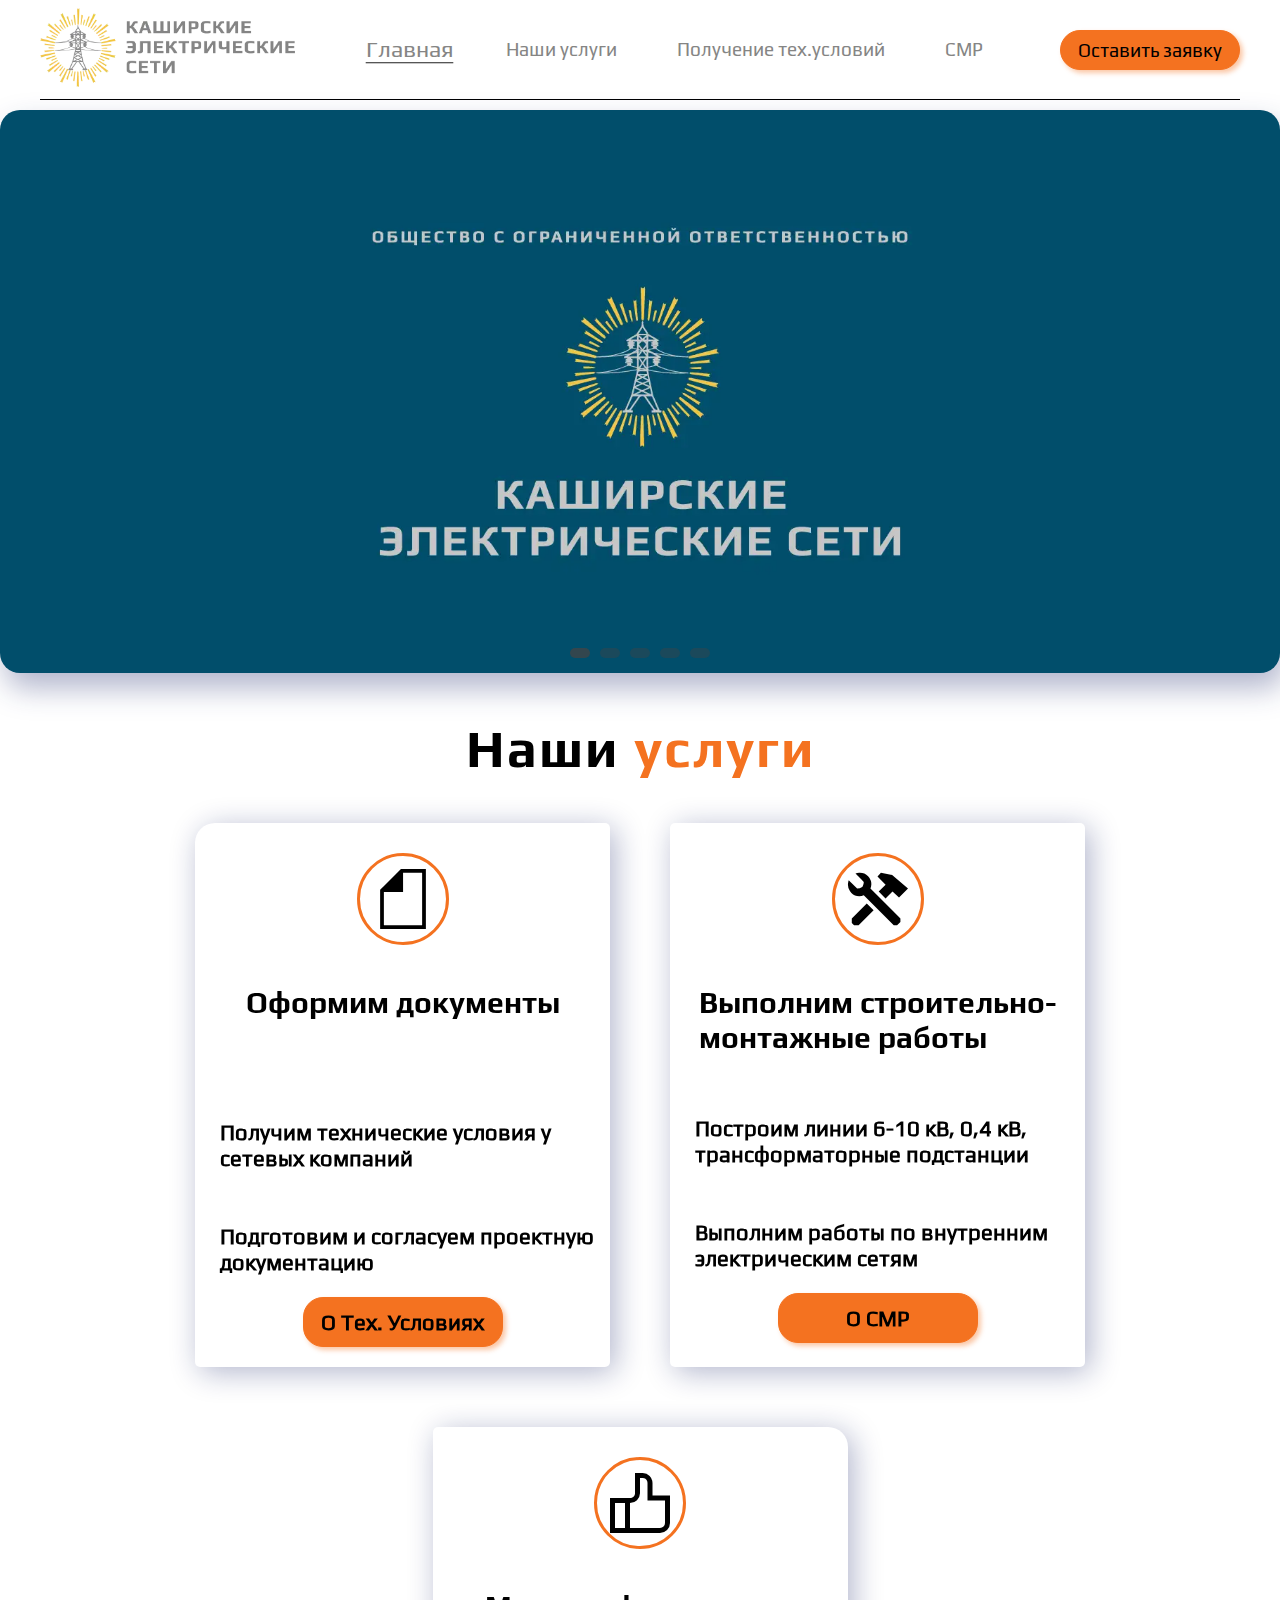
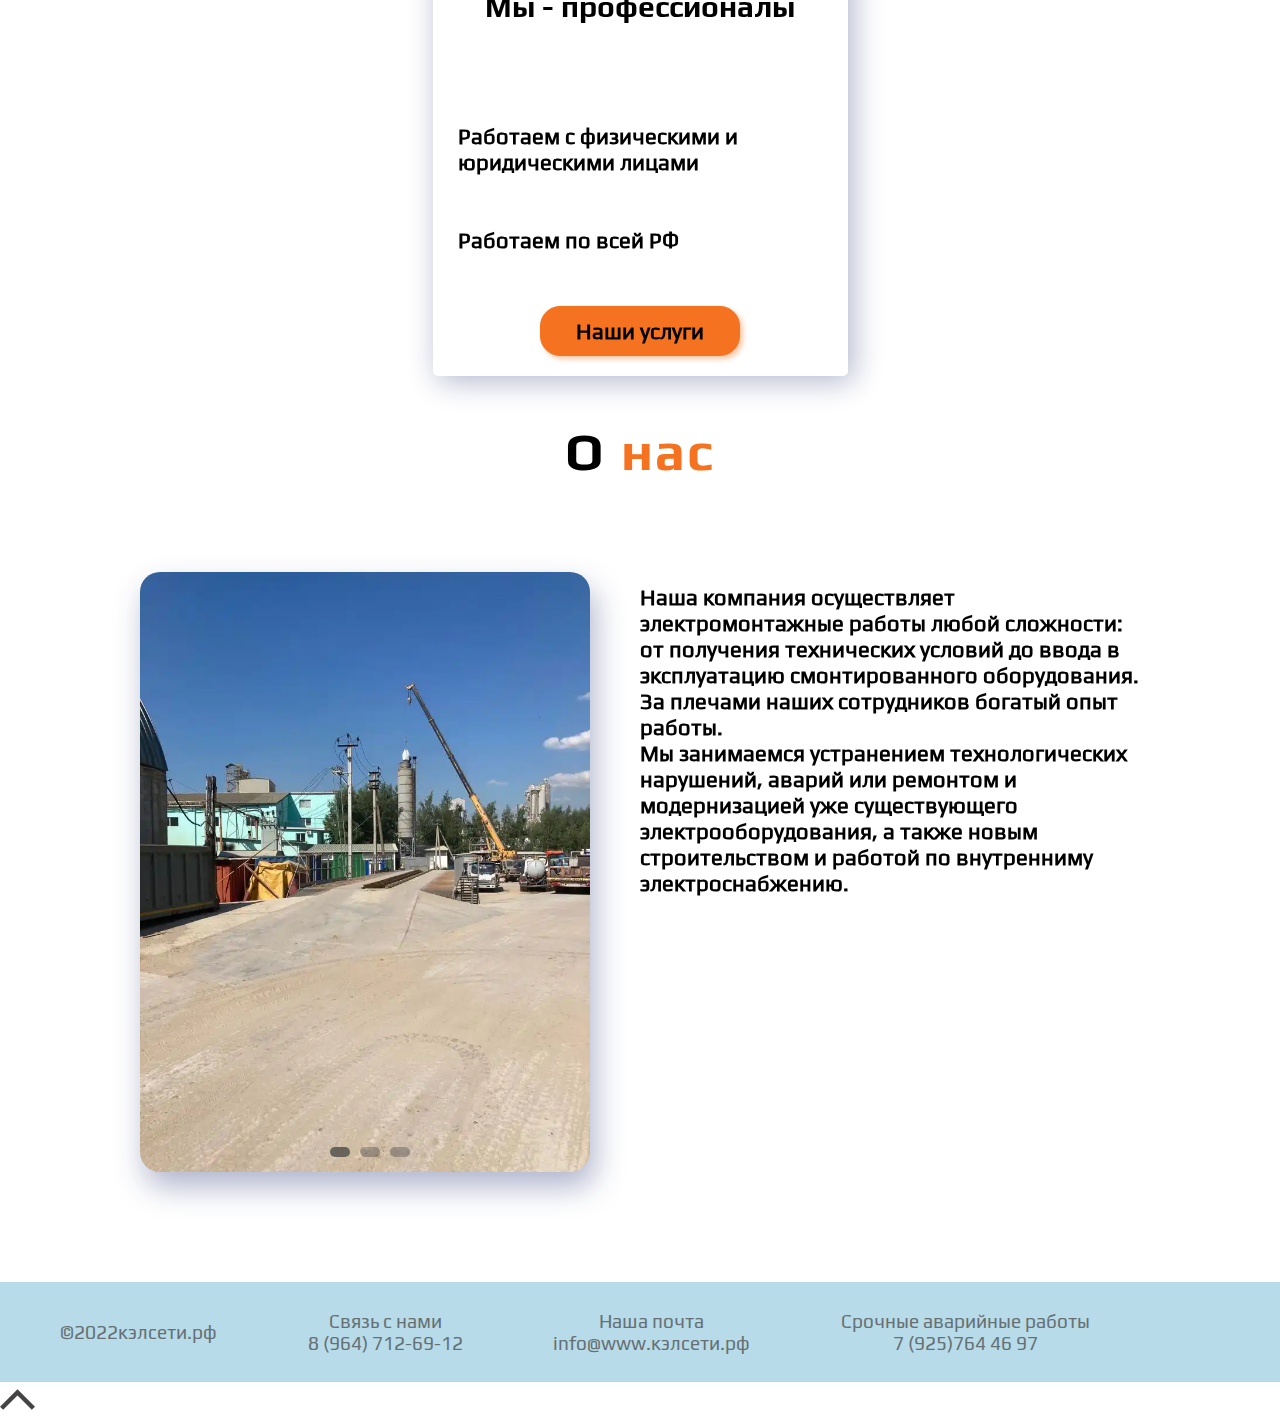
==== commit eb1b97a6: "Сайт готов" ====
--- a/main.html
+++ b/main.html
@@ -108,8 +108,8 @@
                         </div>
                         <div class="slide">
                             <picture>
-                                <source srcset="/assets/img/main/Slider/Slider2.webp">
-                                <img src="/assets/img/main/Slider/Slider2.webp" alt="">
+                                <source srcset="/assets/img/main/Slider/Slider3.webp">
+                                <img src="/assets/img/main/Slider/Slider3.webp" alt="">
                             </picture>
                             <h2 class="slider__link h2">Качественная работа</h2>
                         </div>
@@ -274,20 +274,20 @@
                 <span></span>
             </button>
             <h3 class="window__head h3">Оставьте заявку</h3>
-            <form action="" class="form">
+            <form action="/php/send.php" method="POST" class="form">
                 <fieldset class="form__group">                    
-                    <input type="text" class="form__input" name="name" placeholder="ФИО">
+                    <input type="text" class="form__input" name="name" placeholder="ФИО" required>
                 </fieldset>
                 <fieldset class="form__group">                    
-                    <input type="tel" class="form__input" name="phone" placeholder="Номер телефона">
+                    <input type="tel" class="form__input" name="phone" placeholder="Номер телефона" required>
                 </fieldset>
                 <fieldset class="form__group">                    
-                    <input type="email" class="form__input" name="email" placeholder="Электронная почта">
+                    <input type="email" class="form__input" name="email" placeholder="Электронная почта" required>
                 </fieldset>
                 <fieldset class="form__group">       
-                    <textarea class="form__input message" name="" id="" cols="30" rows="10" placeholder="Оставьте сообщение"></textarea>
+                    <textarea class="form__input message" name="message" placeholder="Оставьте сообщение" required></textarea>
                 </fieldset>
-                <button class="form__submit body1 button" id="submit-btn">Отправить</button>
+                <input class="form__submit body1 button" type="submit" id="submit-btn"></input>
                 <p class="body3 form__caption">Нажимая на кнопку, Вы подтверждаете, что даете согласие на обработку Ваших персональных данных </p>
             </form>
             <!-- /form -->
@@ -317,6 +317,10 @@
       </div>
       <script src="/js/modal-menu.js"></script>  
       <!-- /modal-menu -->
+      <a href="#" class="bottom-to-top">
+        <svg xmlns="http://www.w3.org/2000/svg" width="35" height="35" viewBox="0 0 1920 1920" fill="#444444"><path fill-rule="evenodd" d="m.08 1351.937 176.13 176.13 783.988-783.864 783.74 783.864 176.129-176.13-959.87-960.118z"/></svg>
+      </a>
+      <!-- /bottom-to-top -->
     <script src="/js/JQuery.js"></script>
     <script src="/slick/slick.min.js"></script>
     <script src="/js/main.js"></script>
